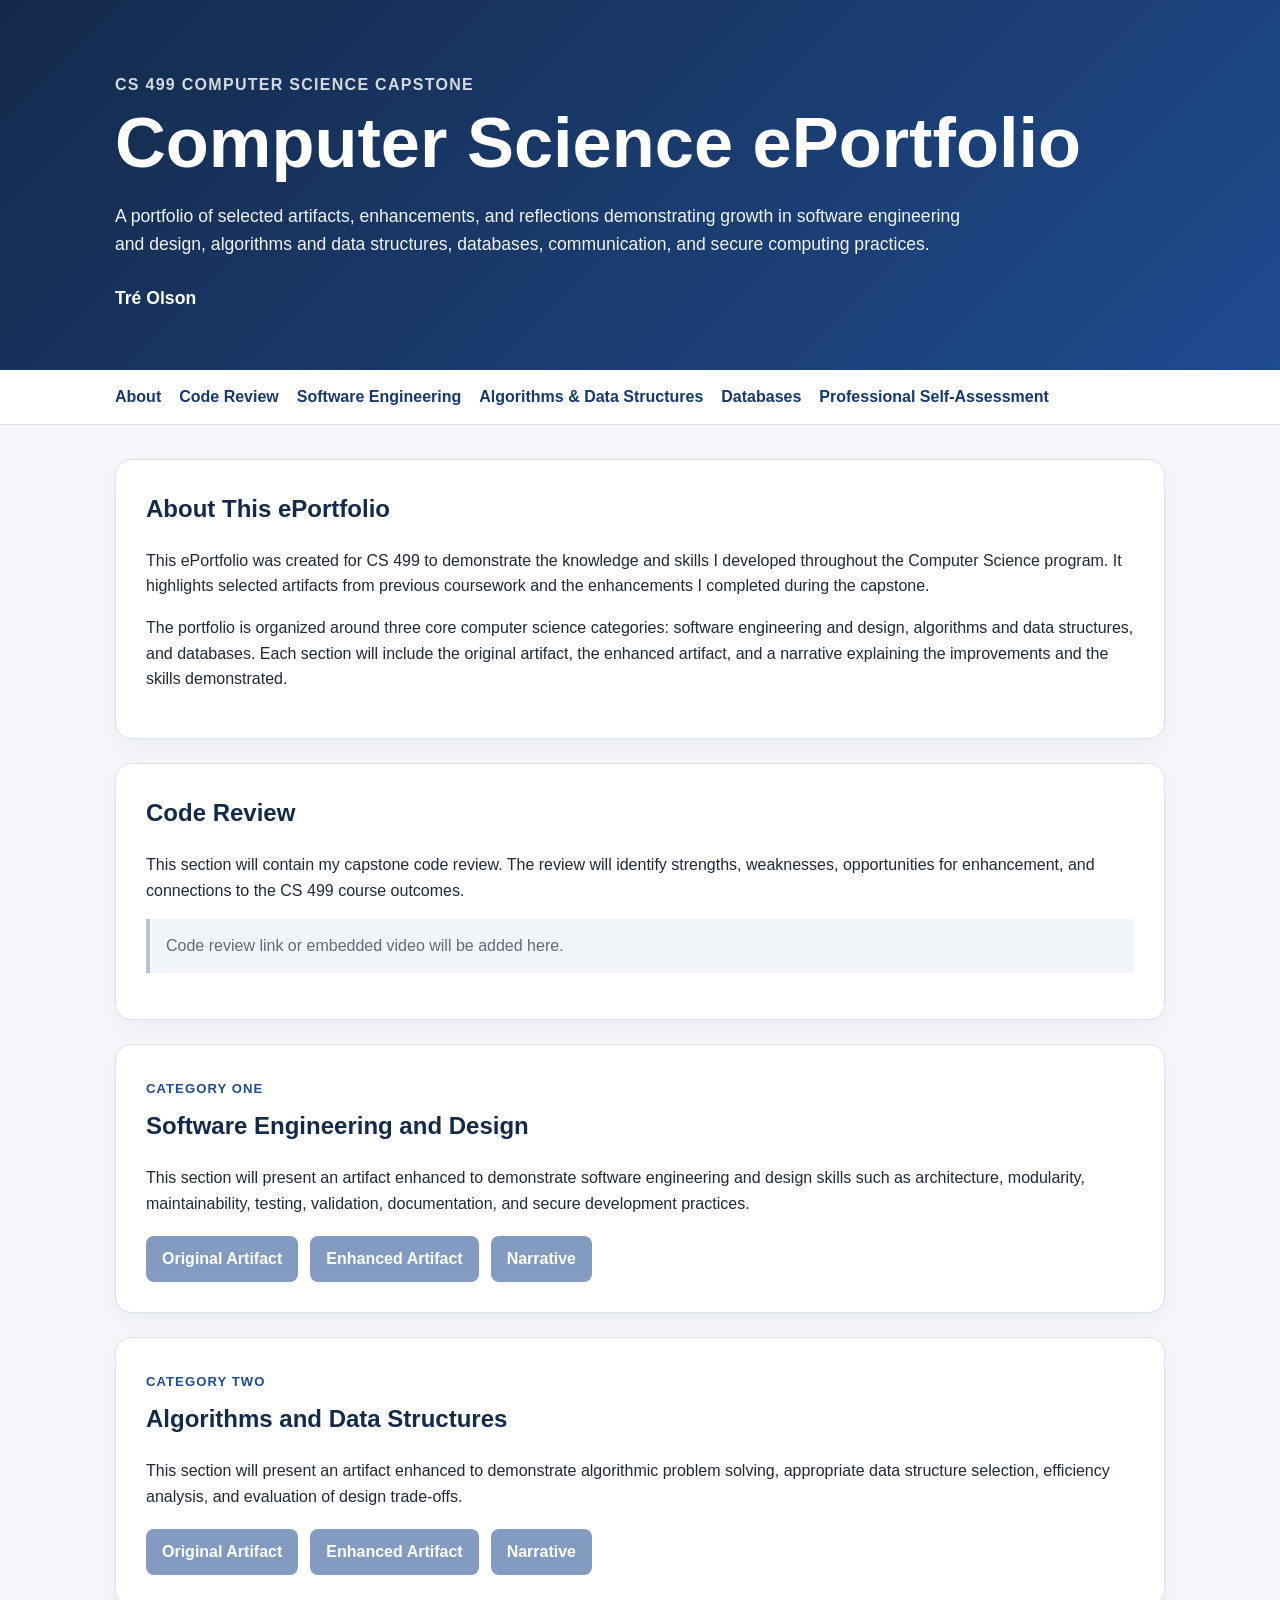
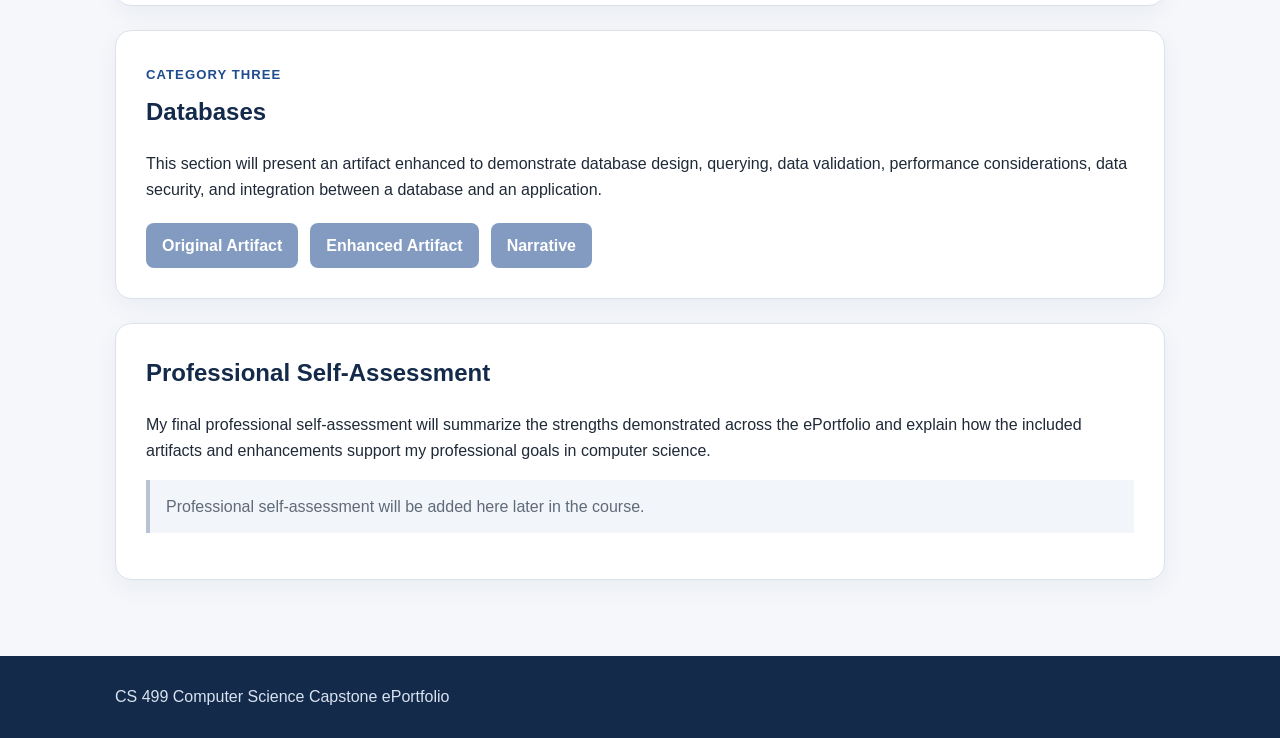
==== index.html @ aa6c8e0e "initial website files" ====
<!DOCTYPE html>
<html lang="en">
<head>
  <meta charset="UTF-8">
  <meta name="viewport" content="width=device-width, initial-scale=1.0">
  <meta name="description" content="CS 499 Computer Science Capstone ePortfolio">
  <title>CS 499 ePortfolio</title>
  <link rel="stylesheet" href="style.css">
</head>
<body>
  <header class="site-header">
    <div class="container">
      <p class="eyebrow">CS 499 Computer Science Capstone</p>
      <h1>Computer Science ePortfolio</h1>
      <p class="subtitle">
        A portfolio of selected artifacts, enhancements, and reflections demonstrating
        growth in software engineering and design, algorithms and data structures, databases,
        communication, and secure computing practices.
      </p>
      <p class="name">Tré Olson</p>
    </div>
  </header>

  <nav class="site-nav" aria-label="Primary navigation">
    <div class="container nav-links">
      <a href="#about">About</a>
      <a href="#code-review">Code Review</a>
      <a href="#software-engineering">Software Engineering</a>
      <a href="#algorithms">Algorithms &amp; Data Structures</a>
      <a href="#databases">Databases</a>
      <a href="#self-assessment">Professional Self-Assessment</a>
    </div>
  </nav>

  <main class="container">
    <section id="about" class="card">
      <h2>About This ePortfolio</h2>
      <p>
        This ePortfolio was created for CS 499 to demonstrate the knowledge and skills I developed
        throughout the Computer Science program. It highlights selected artifacts from previous
        coursework and the enhancements I completed during the capstone.
      </p>
      <p>
        The portfolio is organized around three core computer science categories: software engineering
        and design, algorithms and data structures, and databases. Each section will include the original
        artifact, the enhanced artifact, and a narrative explaining the improvements and the skills
        demonstrated.
      </p>
    </section>

    <section id="code-review" class="card">
      <h2>Code Review</h2>
      <p>
        This section will contain my capstone code review. The review will identify strengths,
        weaknesses, opportunities for enhancement, and connections to the CS 499 course outcomes.
      </p>
      <p class="placeholder">Code review link or embedded video will be added here.</p>
    </section>

    <section id="software-engineering" class="card">
      <span class="category">Category One</span>
      <h2>Software Engineering and Design</h2>
      <p>
        This section will present an artifact enhanced to demonstrate software engineering and design
        skills such as architecture, modularity, maintainability, testing, validation, documentation,
        and secure development practices.
      </p>
      <div class="link-grid">
        <a class="button disabled" href="#" aria-disabled="true">Original Artifact</a>
        <a class="button disabled" href="#" aria-disabled="true">Enhanced Artifact</a>
        <a class="button disabled" href="#" aria-disabled="true">Narrative</a>
      </div>
    </section>

    <section id="algorithms" class="card">
      <span class="category">Category Two</span>
      <h2>Algorithms and Data Structures</h2>
      <p>
        This section will present an artifact enhanced to demonstrate algorithmic problem solving,
        appropriate data structure selection, efficiency analysis, and evaluation of design trade-offs.
      </p>
      <div class="link-grid">
        <a class="button disabled" href="#" aria-disabled="true">Original Artifact</a>
        <a class="button disabled" href="#" aria-disabled="true">Enhanced Artifact</a>
        <a class="button disabled" href="#" aria-disabled="true">Narrative</a>
      </div>
    </section>

    <section id="databases" class="card">
      <span class="category">Category Three</span>
      <h2>Databases</h2>
      <p>
        This section will present an artifact enhanced to demonstrate database design, querying,
        data validation, performance considerations, data security, and integration between a
        database and an application.
      </p>
      <div class="link-grid">
        <a class="button disabled" href="#" aria-disabled="true">Original Artifact</a>
        <a class="button disabled" href="#" aria-disabled="true">Enhanced Artifact</a>
        <a class="button disabled" href="#" aria-disabled="true">Narrative</a>
      </div>
    </section>

    <section id="self-assessment" class="card">
      <h2>Professional Self-Assessment</h2>
      <p>
        My final professional self-assessment will summarize the strengths demonstrated across the
        ePortfolio and explain how the included artifacts and enhancements support my professional
        goals in computer science.
      </p>
      <p class="placeholder">Professional self-assessment will be added here later in the course.</p>
    </section>
  </main>

  <footer>
    <div class="container">
      <p>CS 499 Computer Science Capstone ePortfolio</p>
    </div>
  </footer>
</body>
</html>
---- style.css ----
* {
  box-sizing: border-box;
}

:root {
  --bg: #f5f7fb;
  --surface: #ffffff;
  --text: #1f2937;
  --muted: #5f6b7a;
  --accent: #1f4b8f;
  --accent-dark: #17396d;
  --border: #dbe2ea;
}

html {
  scroll-behavior: smooth;
}

body {
  margin: 0;
  font-family: Arial, Helvetica, sans-serif;
  line-height: 1.6;
  color: var(--text);
  background: var(--bg);
}

.container {
  width: min(1050px, calc(100% - 40px));
  margin: 0 auto;
}

.site-header {
  padding: 72px 0 58px;
  color: white;
  background: linear-gradient(135deg, #142a4a, #1f4b8f);
}

.eyebrow {
  margin: 0 0 8px;
  font-weight: 700;
  letter-spacing: 0.08em;
  text-transform: uppercase;
  opacity: 0.82;
}

h1 {
  margin: 0;
  font-size: clamp(2.2rem, 6vw, 4.4rem);
  line-height: 1.05;
}

.subtitle {
  max-width: 850px;
  margin: 22px 0 0;
  font-size: 1.1rem;
  opacity: 0.94;
}

.name {
  margin: 26px 0 0;
  font-size: 1.1rem;
  font-weight: 700;
}

.site-nav {
  position: sticky;
  top: 0;
  z-index: 20;
  border-bottom: 1px solid var(--border);
  background: rgba(255, 255, 255, 0.96);
}

.nav-links {
  display: flex;
  gap: 18px;
  overflow-x: auto;
  padding-top: 14px;
  padding-bottom: 14px;
}

.nav-links a {
  flex: 0 0 auto;
  color: var(--accent-dark);
  text-decoration: none;
  font-weight: 700;
}

main {
  padding-top: 34px;
  padding-bottom: 52px;
}

.card {
  margin: 0 0 24px;
  padding: 30px;
  border: 1px solid var(--border);
  border-radius: 16px;
  background: var(--surface);
  box-shadow: 0 8px 24px rgba(21, 40, 71, 0.05);
}

h2 {
  margin-top: 0;
  color: #142a4a;
}

.category {
  display: inline-block;
  margin-bottom: 8px;
  color: var(--accent);
  font-size: 0.82rem;
  font-weight: 800;
  letter-spacing: 0.08em;
  text-transform: uppercase;
}

.placeholder {
  padding: 14px 16px;
  border-left: 4px solid #b7c3d4;
  background: #f2f5f9;
  color: var(--muted);
}

.link-grid {
  display: flex;
  flex-wrap: wrap;
  gap: 12px;
  margin-top: 20px;
}

.button {
  display: inline-block;
  padding: 10px 16px;
  border-radius: 8px;
  background: var(--accent);
  color: white;
  text-decoration: none;
  font-weight: 700;
}

.button:hover {
  background: var(--accent-dark);
}

.button.disabled {
  cursor: default;
  opacity: 0.55;
  pointer-events: none;
}

footer {
  padding: 28px 0;
  color: #d8e2f0;
  background: #142a4a;
}

footer p {
  margin: 0;
}

@media (max-width: 640px) {
  .site-header {
    padding: 52px 0 42px;
  }

  .card {
    padding: 22px;
  }
}
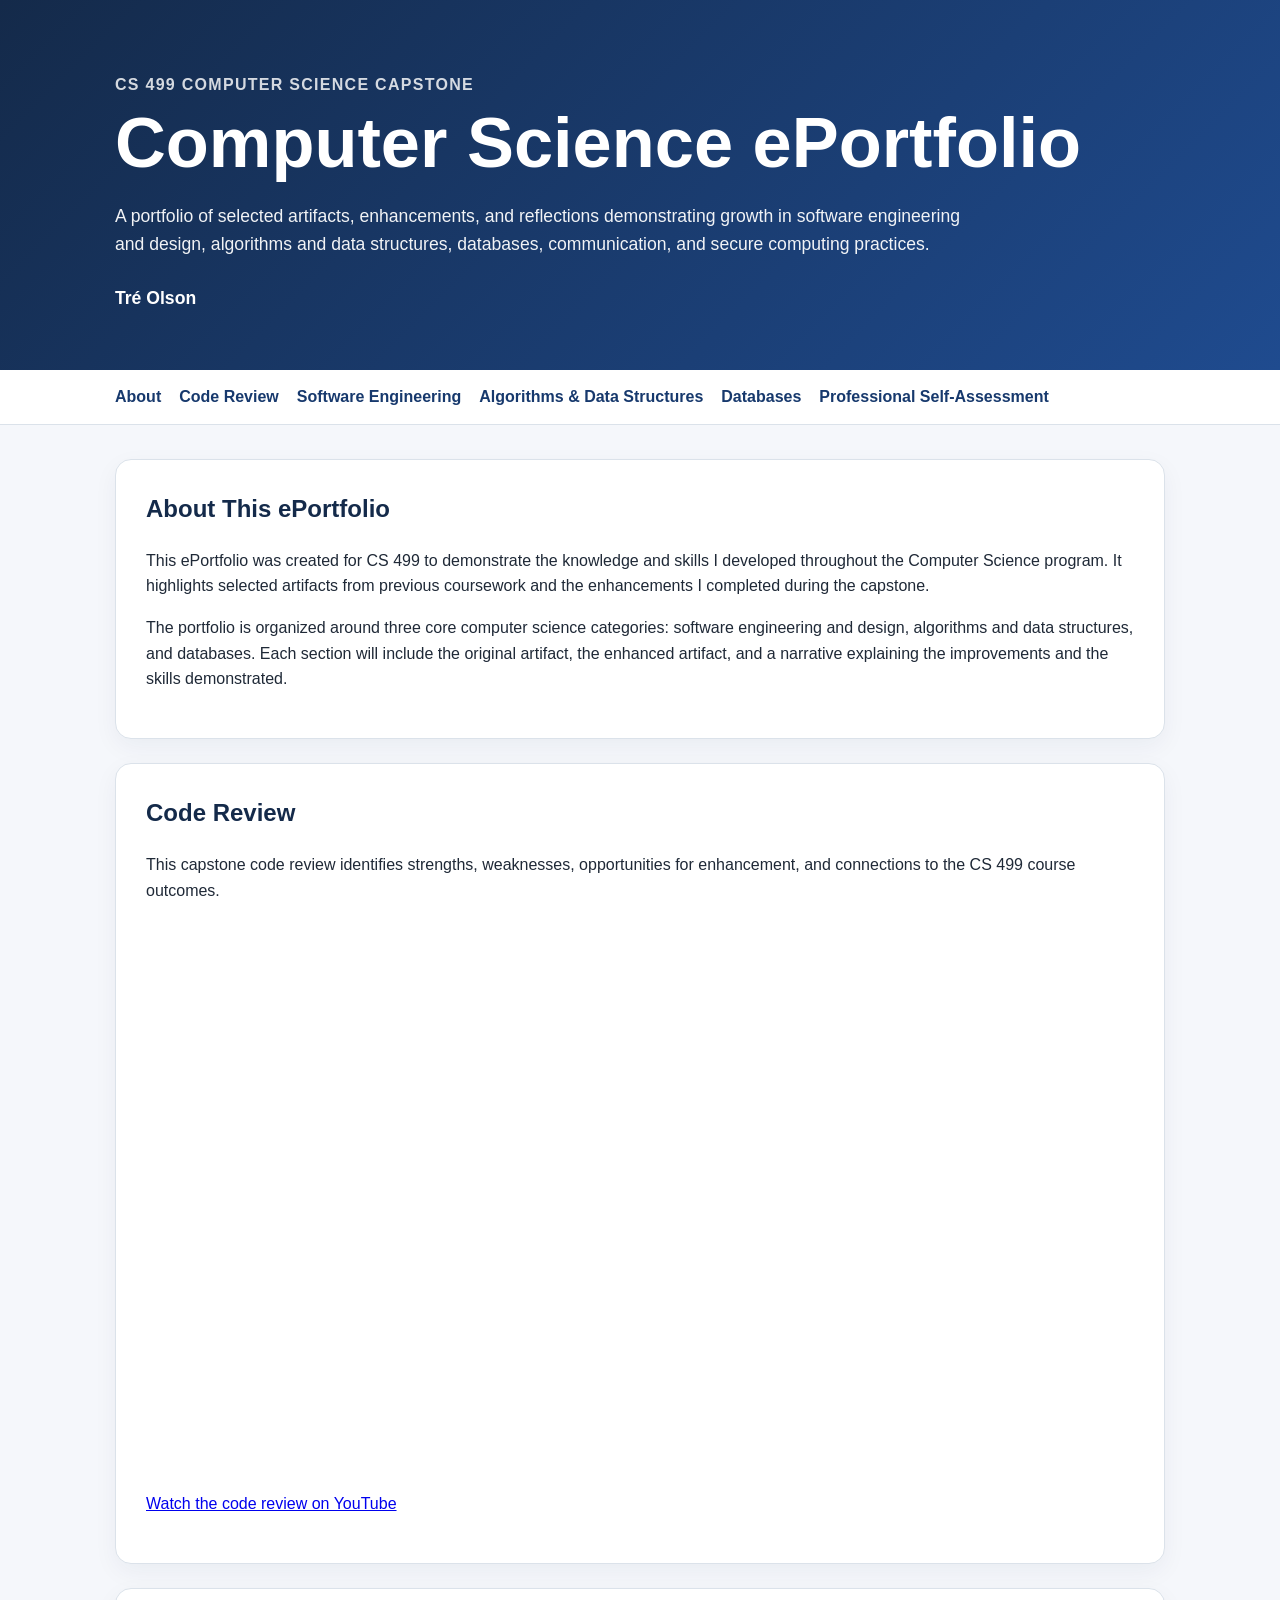
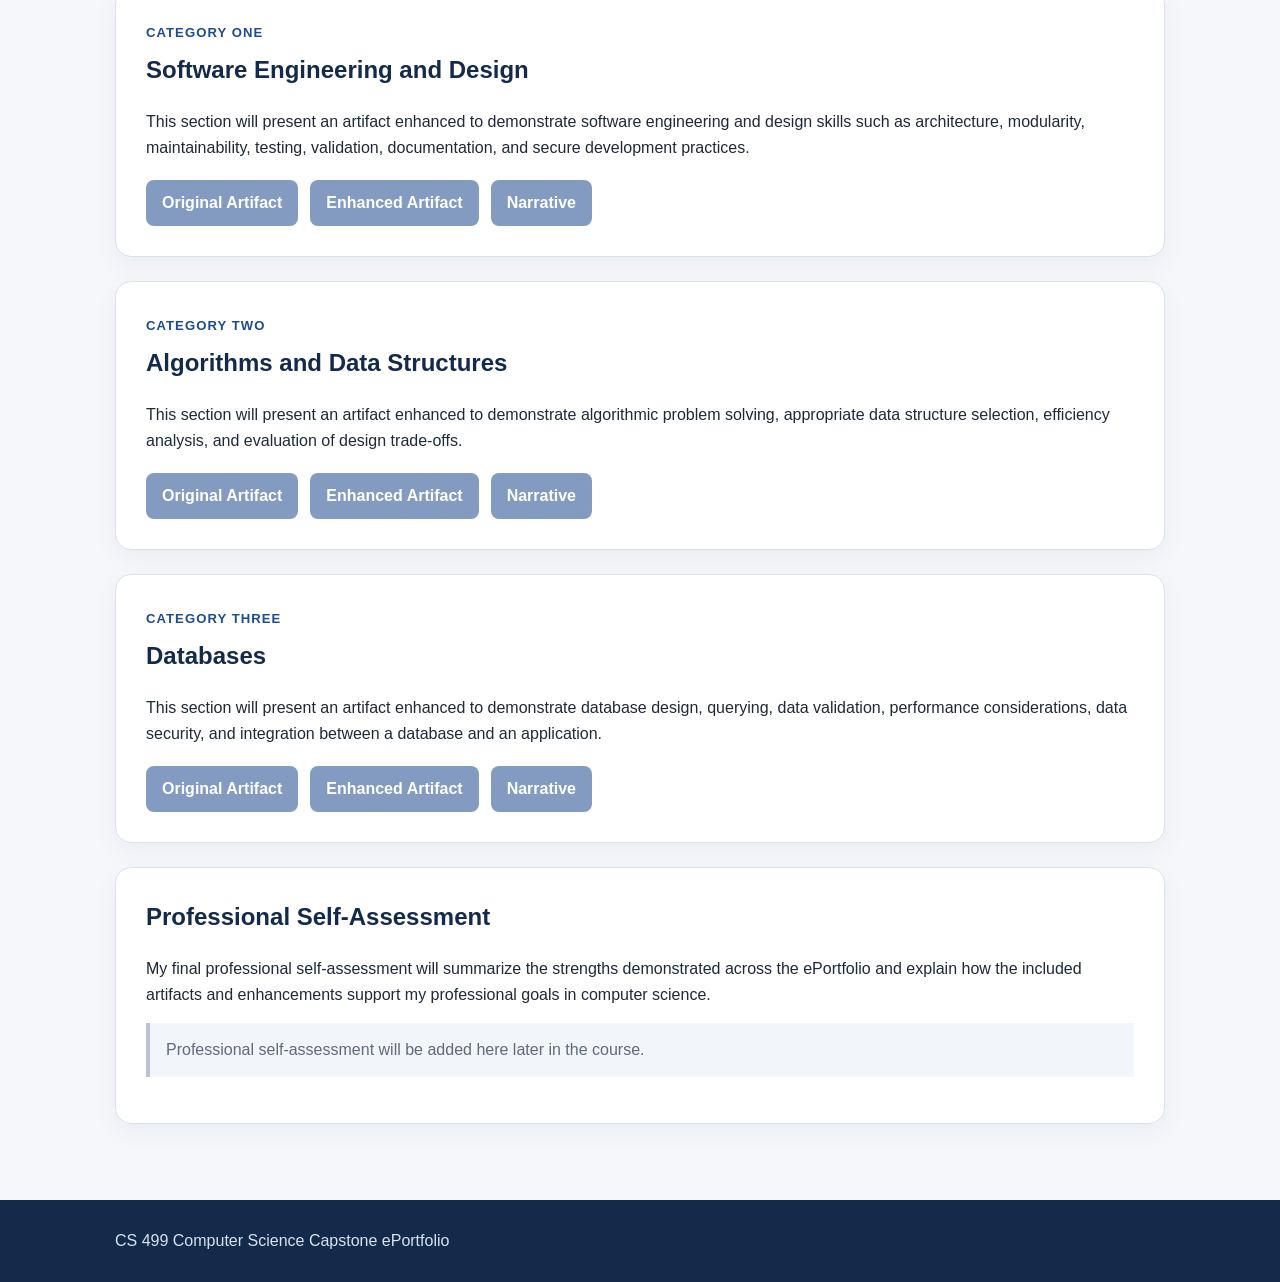
==== commit 2699b8ec: "add code review" ====
--- a/index.html
+++ b/index.html
@@ -51,10 +51,28 @@
     <section id="code-review" class="card">
       <h2>Code Review</h2>
       <p>
-        This section will contain my capstone code review. The review will identify strengths,
-        weaknesses, opportunities for enhancement, and connections to the CS 499 course outcomes.
+        This capstone code review identifies strengths, weaknesses,
+        opportunities for enhancement, and connections to the CS 499
+        course outcomes.
       </p>
-      <p class="placeholder">Code review link or embedded video will be added here.</p>
+
+      <iframe
+        src="https://www.youtube.com/embed/4ofn1jpWUfQ"
+        title="CS 499 Capstone Code Review — Tré Olson"
+        style="display: block; width: 100%; aspect-ratio: 16 / 9; border: 0;"
+        loading="lazy"
+        allow="accelerometer; autoplay; clipboard-write; encrypted-media; gyroscope; picture-in-picture; web-share"
+        referrerpolicy="strict-origin-when-cross-origin"
+        allowfullscreen>
+      </iframe>
+
+      <p>
+        <a href="https://www.youtube.com/watch?v=4ofn1jpWUfQ"
+           target="_blank"
+           rel="noopener noreferrer">
+          Watch the code review on YouTube
+        </a>
+      </p>
     </section>
 
     <section id="software-engineering" class="card">
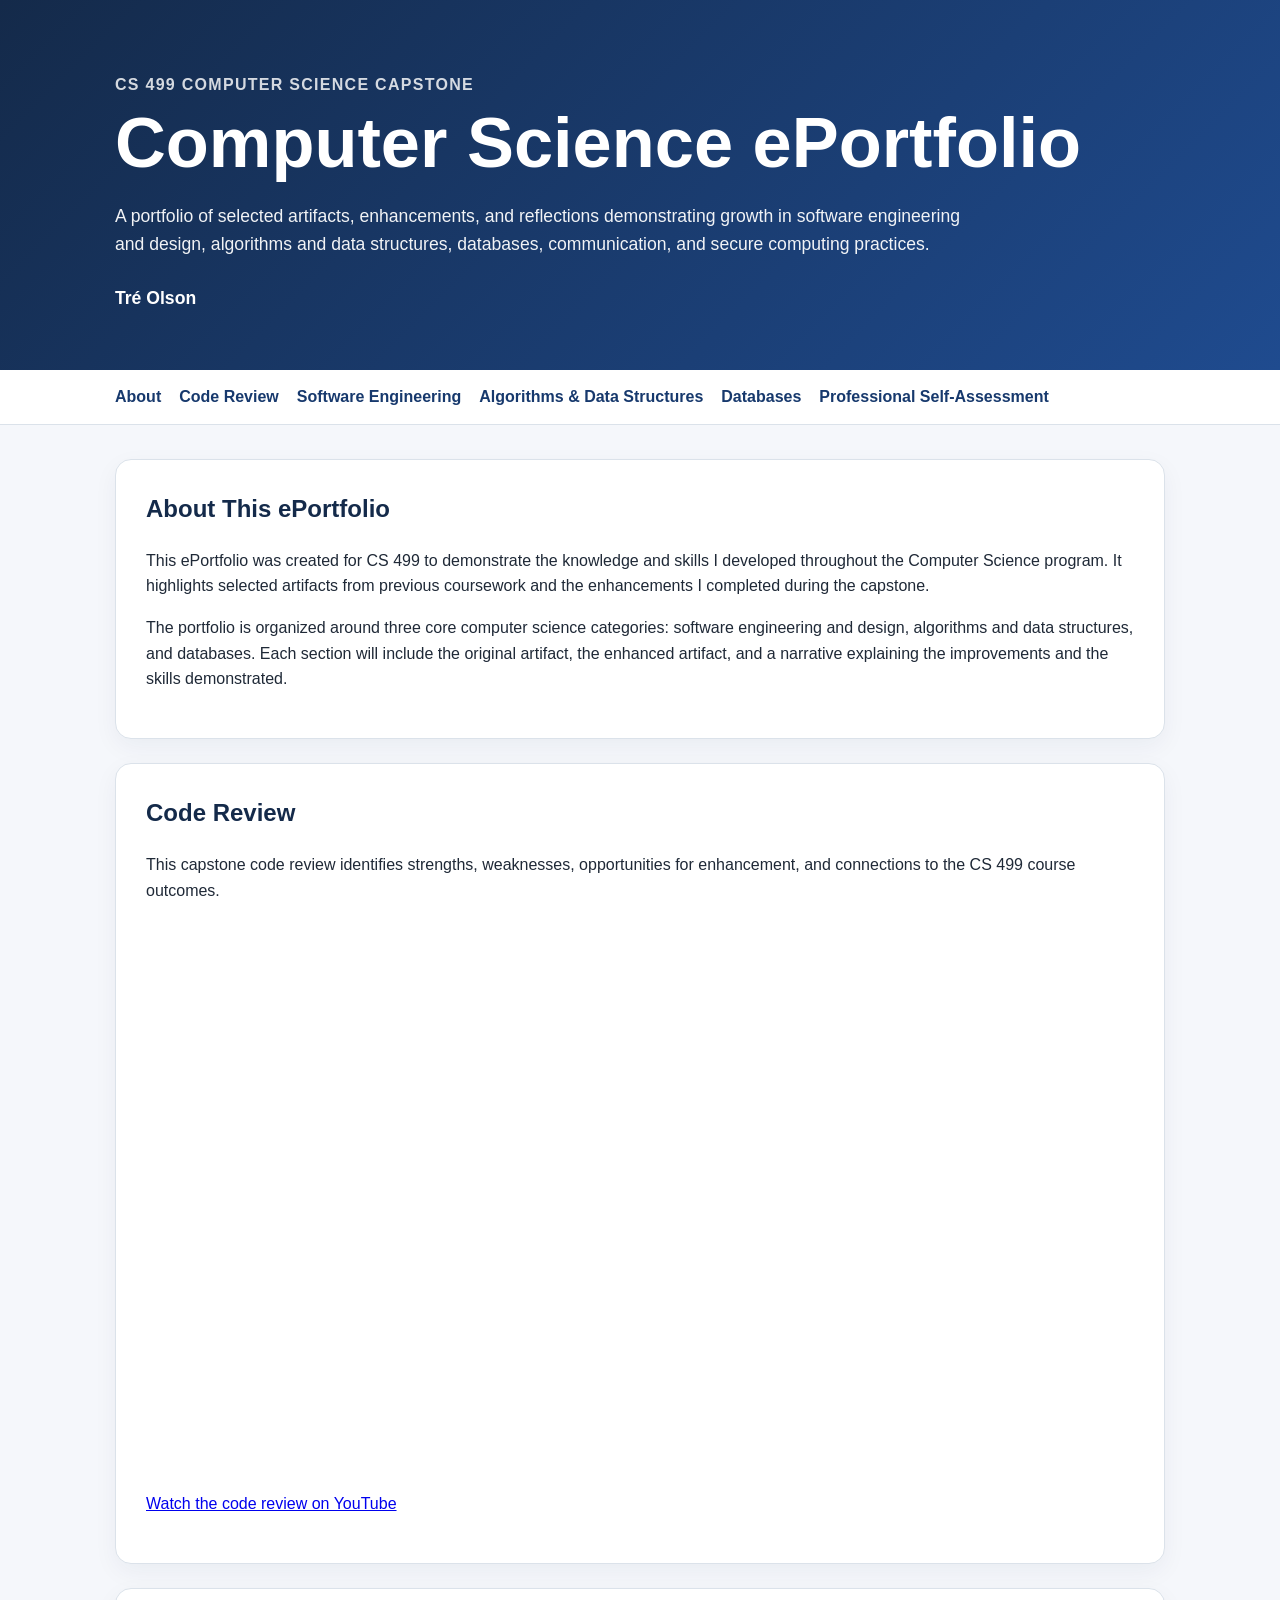
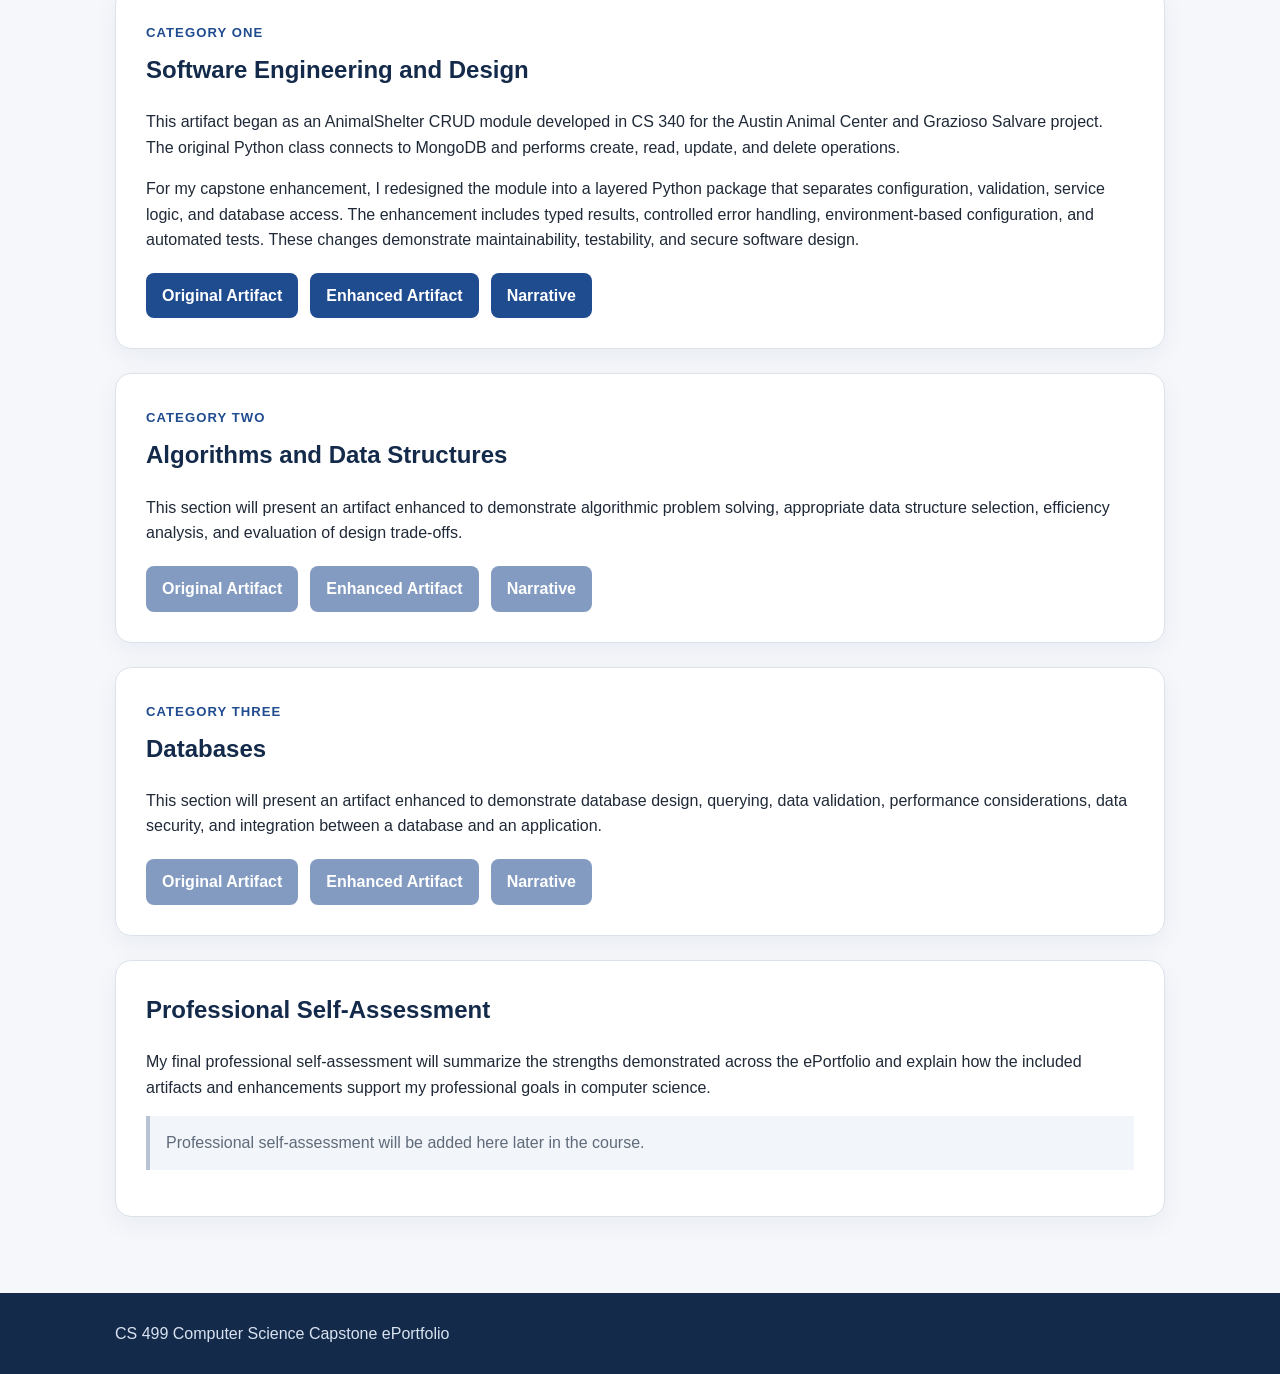
==== commit e30a30d0: "Update Software Engineering portfolio section" ====
--- a/index.html
+++ b/index.html
@@ -79,14 +79,32 @@
       <span class="category">Category One</span>
       <h2>Software Engineering and Design</h2>
       <p>
-        This section will present an artifact enhanced to demonstrate software engineering and design
-        skills such as architecture, modularity, maintainability, testing, validation, documentation,
-        and secure development practices.
+        This artifact began as an AnimalShelter CRUD module developed in CS 340
+        for the Austin Animal Center and Grazioso Salvare project. The original
+        Python class connects to MongoDB and performs create, read, update,
+        and delete operations.
+      </p>
+      <p>
+        For my capstone enhancement, I redesigned the module into a layered
+        Python package that separates configuration, validation, service logic,
+        and database access. The enhancement includes typed results, controlled
+        error handling, environment-based configuration, and automated tests.
+        These changes demonstrate maintainability, testability, and secure
+        software design.
       </p>
       <div class="link-grid">
-        <a class="button disabled" href="#" aria-disabled="true">Original Artifact</a>
-        <a class="button disabled" href="#" aria-disabled="true">Enhanced Artifact</a>
-        <a class="button disabled" href="#" aria-disabled="true">Narrative</a>
+        <a class="button"
+           href="https://github.com/Traizel/cs499-eportfolio/tree/main/software-engineering/original">
+          Original Artifact
+        </a>
+        <a class="button"
+          href="https://github.com/Traizel/cs499-eportfolio/tree/main/software-engineering/enhanced">
+          Enhanced Artifact
+        </a>
+        <a class="button"
+           href="software-engineering/CS499_Milestone_Two_Narrative.docx">
+          Narrative
+        </a>
       </div>
     </section>
 
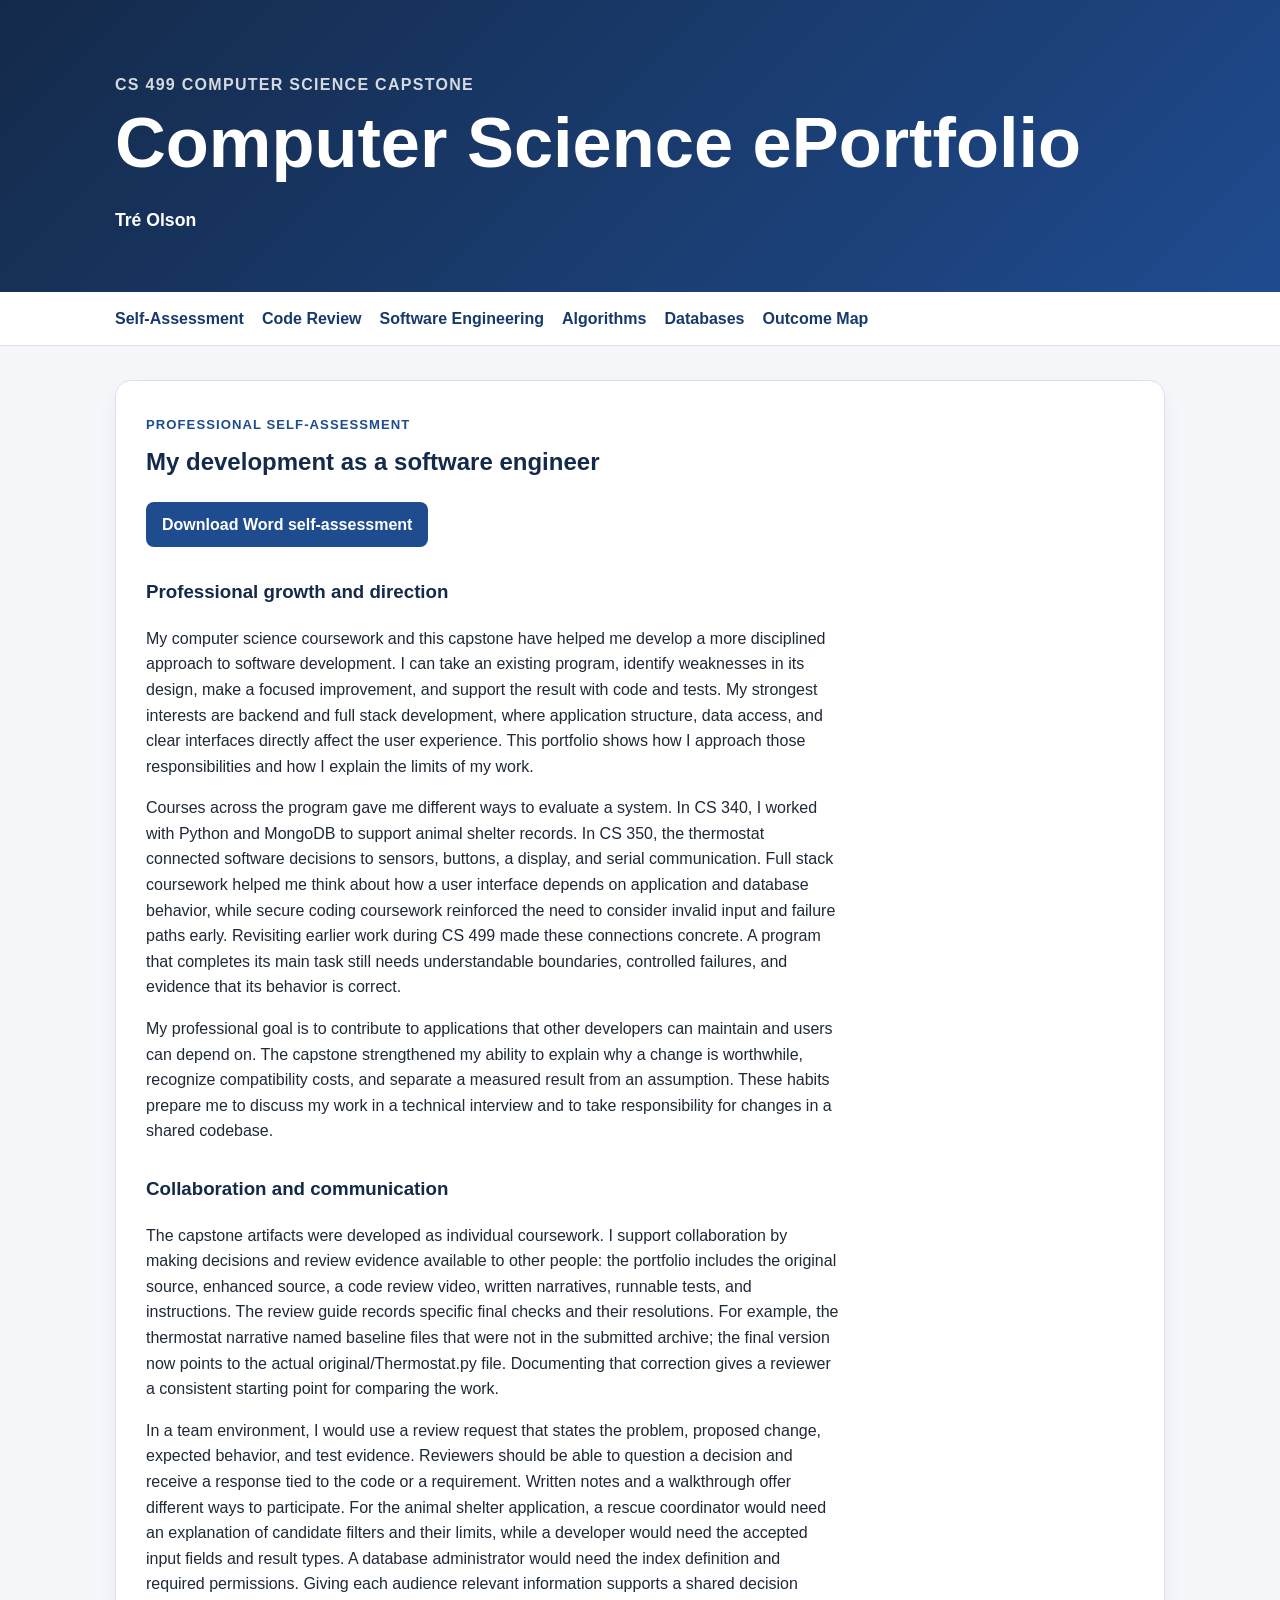
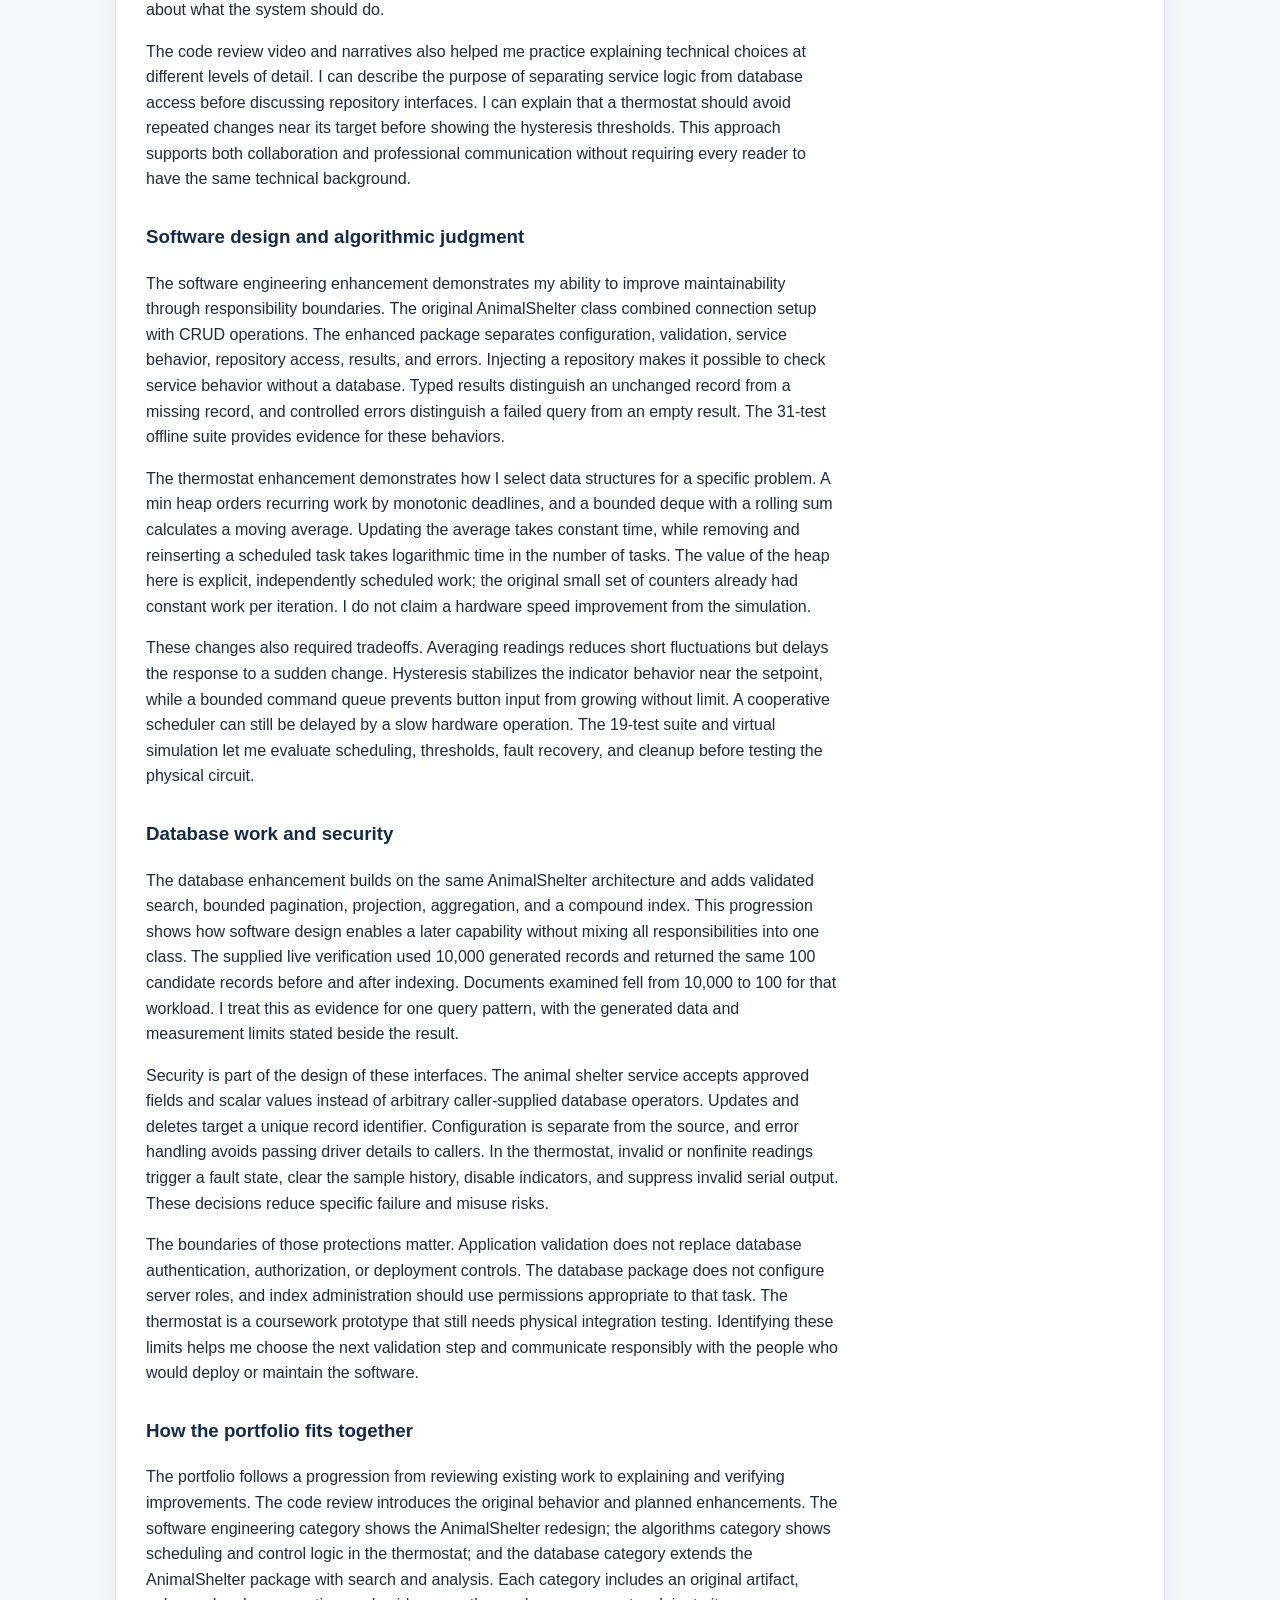
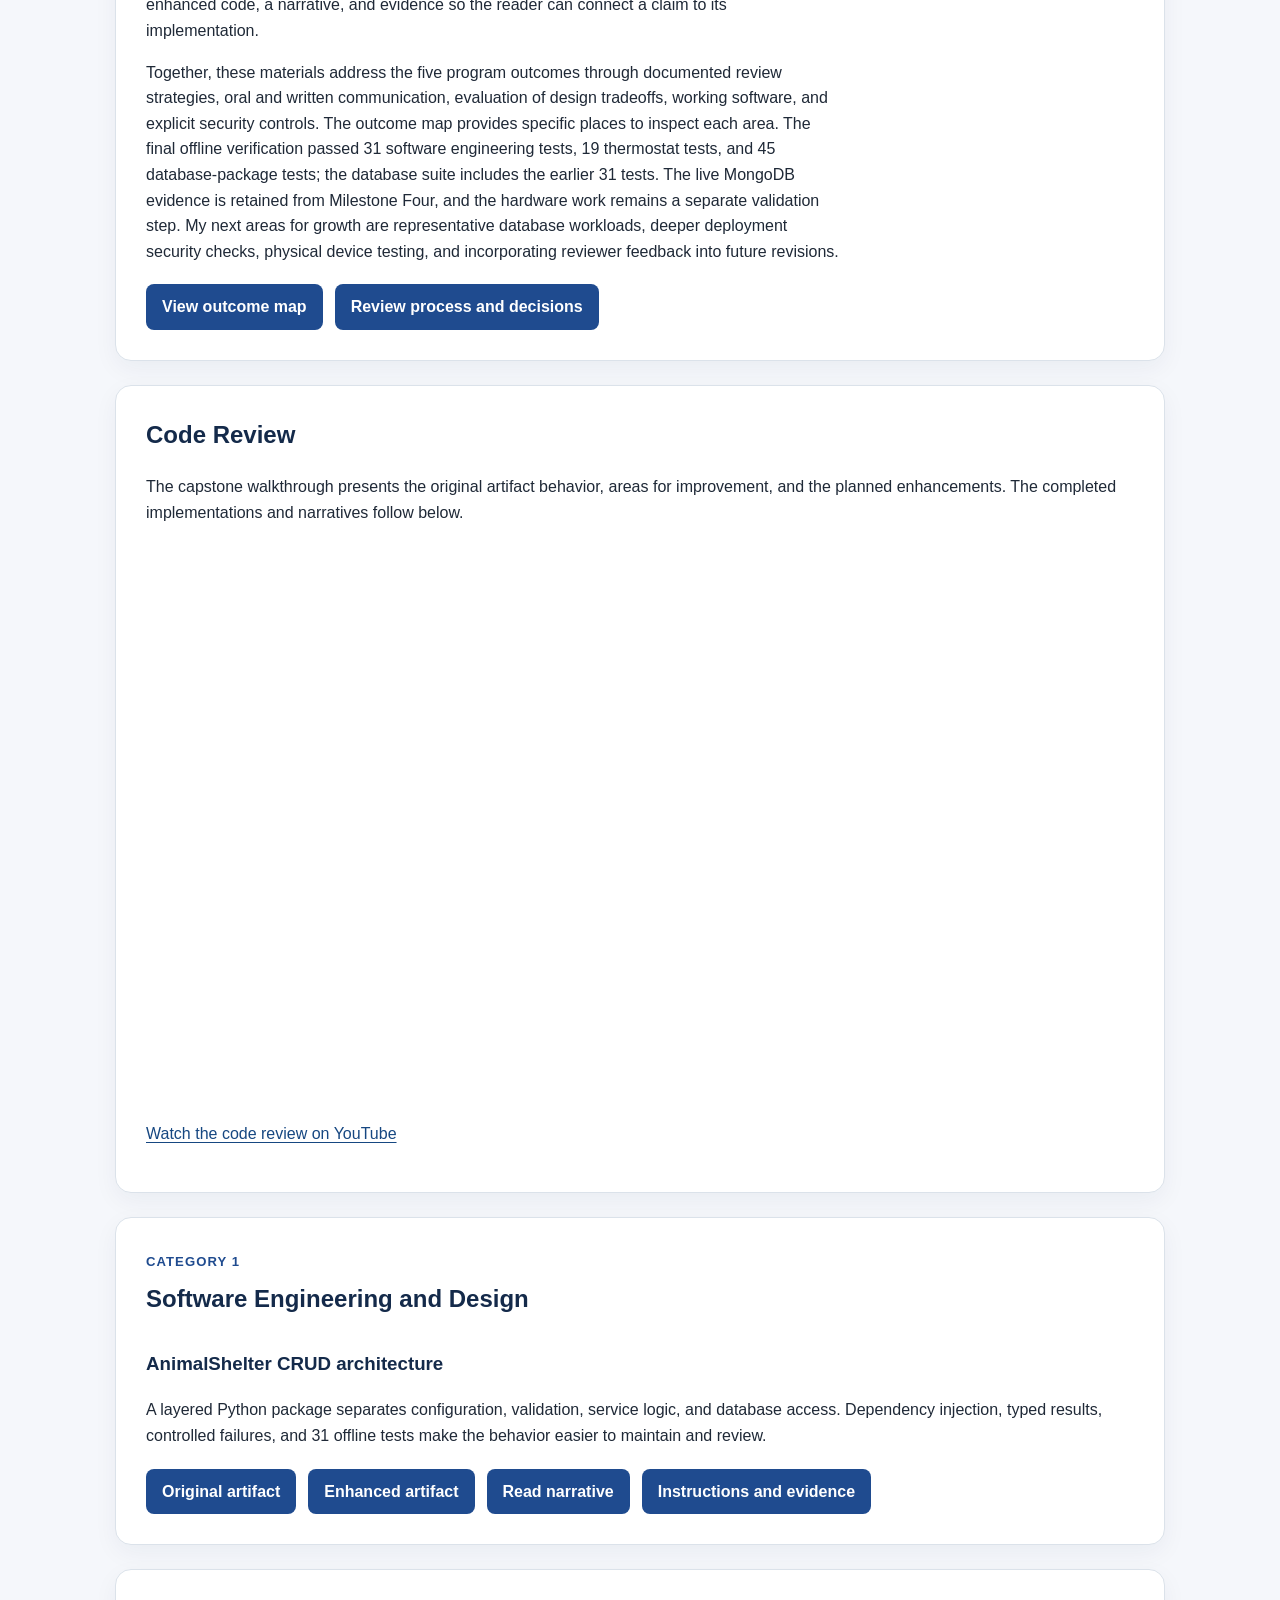
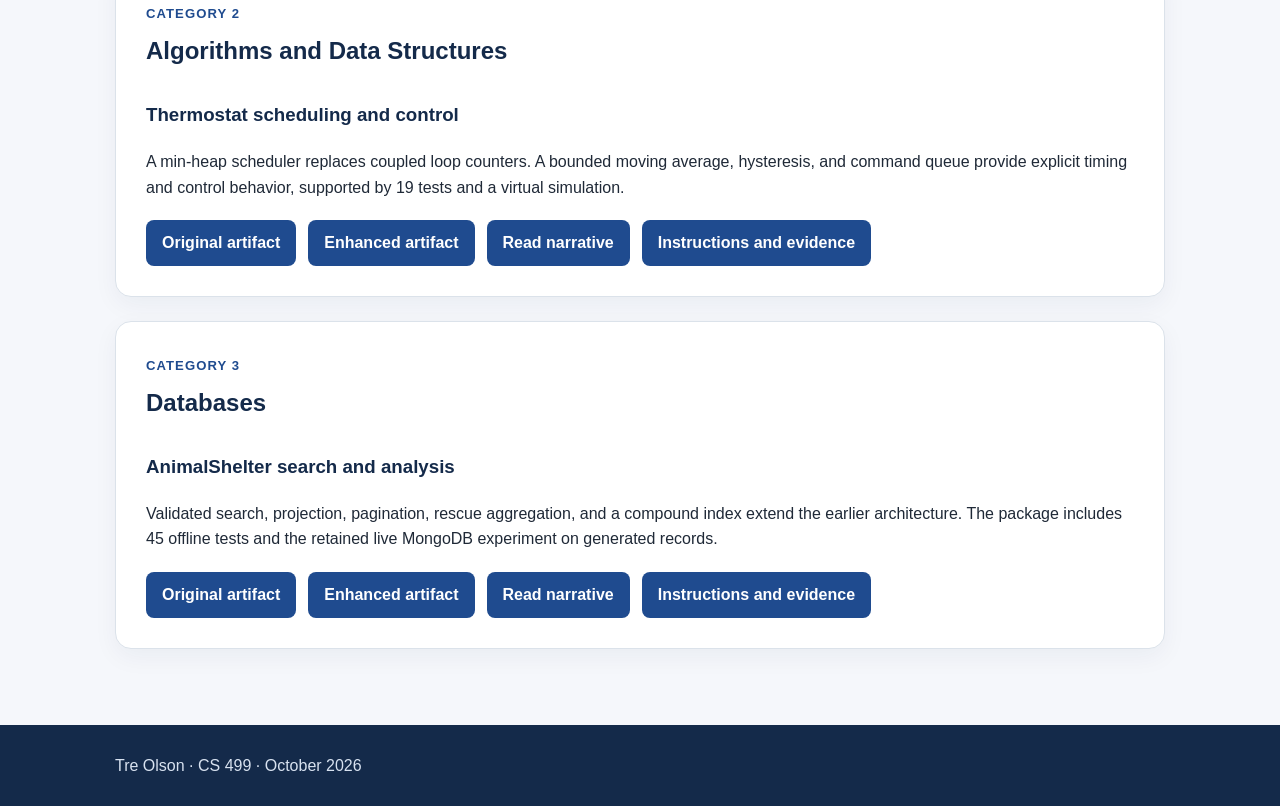
==== commit 79229333: "final submission" ====
--- a/index.html
+++ b/index.html
@@ -1,157 +1,5 @@
 <!DOCTYPE html>
-<html lang="en">
-<head>
-  <meta charset="UTF-8">
-  <meta name="viewport" content="width=device-width, initial-scale=1.0">
-  <meta name="description" content="CS 499 Computer Science Capstone ePortfolio">
-  <title>CS 499 ePortfolio</title>
-  <link rel="stylesheet" href="style.css">
-</head>
-<body>
-  <header class="site-header">
-    <div class="container">
-      <p class="eyebrow">CS 499 Computer Science Capstone</p>
-      <h1>Computer Science ePortfolio</h1>
-      <p class="subtitle">
-        A portfolio of selected artifacts, enhancements, and reflections demonstrating
-        growth in software engineering and design, algorithms and data structures, databases,
-        communication, and secure computing practices.
-      </p>
-      <p class="name">Tré Olson</p>
-    </div>
-  </header>
-
-  <nav class="site-nav" aria-label="Primary navigation">
-    <div class="container nav-links">
-      <a href="#about">About</a>
-      <a href="#code-review">Code Review</a>
-      <a href="#software-engineering">Software Engineering</a>
-      <a href="#algorithms">Algorithms &amp; Data Structures</a>
-      <a href="#databases">Databases</a>
-      <a href="#self-assessment">Professional Self-Assessment</a>
-    </div>
-  </nav>
-
-  <main class="container">
-    <section id="about" class="card">
-      <h2>About This ePortfolio</h2>
-      <p>
-        This ePortfolio was created for CS 499 to demonstrate the knowledge and skills I developed
-        throughout the Computer Science program. It highlights selected artifacts from previous
-        coursework and the enhancements I completed during the capstone.
-      </p>
-      <p>
-        The portfolio is organized around three core computer science categories: software engineering
-        and design, algorithms and data structures, and databases. Each section will include the original
-        artifact, the enhanced artifact, and a narrative explaining the improvements and the skills
-        demonstrated.
-      </p>
-    </section>
-
-    <section id="code-review" class="card">
-      <h2>Code Review</h2>
-      <p>
-        This capstone code review identifies strengths, weaknesses,
-        opportunities for enhancement, and connections to the CS 499
-        course outcomes.
-      </p>
-
-      <iframe
-        src="https://www.youtube.com/embed/4ofn1jpWUfQ"
-        title="CS 499 Capstone Code Review — Tré Olson"
-        style="display: block; width: 100%; aspect-ratio: 16 / 9; border: 0;"
-        loading="lazy"
-        allow="accelerometer; autoplay; clipboard-write; encrypted-media; gyroscope; picture-in-picture; web-share"
-        referrerpolicy="strict-origin-when-cross-origin"
-        allowfullscreen>
-      </iframe>
-
-      <p>
-        <a href="https://www.youtube.com/watch?v=4ofn1jpWUfQ"
-           target="_blank"
-           rel="noopener noreferrer">
-          Watch the code review on YouTube
-        </a>
-      </p>
-    </section>
-
-    <section id="software-engineering" class="card">
-      <span class="category">Category One</span>
-      <h2>Software Engineering and Design</h2>
-      <p>
-        This artifact began as an AnimalShelter CRUD module developed in CS 340
-        for the Austin Animal Center and Grazioso Salvare project. The original
-        Python class connects to MongoDB and performs create, read, update,
-        and delete operations.
-      </p>
-      <p>
-        For my capstone enhancement, I redesigned the module into a layered
-        Python package that separates configuration, validation, service logic,
-        and database access. The enhancement includes typed results, controlled
-        error handling, environment-based configuration, and automated tests.
-        These changes demonstrate maintainability, testability, and secure
-        software design.
-      </p>
-      <div class="link-grid">
-        <a class="button"
-           href="https://github.com/Traizel/cs499-eportfolio/tree/main/software-engineering/original">
-          Original Artifact
-        </a>
-        <a class="button"
-          href="https://github.com/Traizel/cs499-eportfolio/tree/main/software-engineering/enhanced">
-          Enhanced Artifact
-        </a>
-        <a class="button"
-           href="software-engineering/CS499_Milestone_Two_Narrative.docx">
-          Narrative
-        </a>
-      </div>
-    </section>
-
-    <section id="algorithms" class="card">
-      <span class="category">Category Two</span>
-      <h2>Algorithms and Data Structures</h2>
-      <p>
-        This section will present an artifact enhanced to demonstrate algorithmic problem solving,
-        appropriate data structure selection, efficiency analysis, and evaluation of design trade-offs.
-      </p>
-      <div class="link-grid">
-        <a class="button disabled" href="#" aria-disabled="true">Original Artifact</a>
-        <a class="button disabled" href="#" aria-disabled="true">Enhanced Artifact</a>
-        <a class="button disabled" href="#" aria-disabled="true">Narrative</a>
-      </div>
-    </section>
-
-    <section id="databases" class="card">
-      <span class="category">Category Three</span>
-      <h2>Databases</h2>
-      <p>
-        This section will present an artifact enhanced to demonstrate database design, querying,
-        data validation, performance considerations, data security, and integration between a
-        database and an application.
-      </p>
-      <div class="link-grid">
-        <a class="button disabled" href="#" aria-disabled="true">Original Artifact</a>
-        <a class="button disabled" href="#" aria-disabled="true">Enhanced Artifact</a>
-        <a class="button disabled" href="#" aria-disabled="true">Narrative</a>
-      </div>
-    </section>
-
-    <section id="self-assessment" class="card">
-      <h2>Professional Self-Assessment</h2>
-      <p>
-        My final professional self-assessment will summarize the strengths demonstrated across the
-        ePortfolio and explain how the included artifacts and enhancements support my professional
-        goals in computer science.
-      </p>
-      <p class="placeholder">Professional self-assessment will be added here later in the course.</p>
-    </section>
-  </main>
-
-  <footer>
-    <div class="container">
-      <p>CS 499 Computer Science Capstone ePortfolio</p>
-    </div>
-  </footer>
-</body>
-</html>
+<html lang="en"><head><meta charset="UTF-8"><meta name="viewport" content="width=device-width, initial-scale=1"><meta name="description" content="Tre Olson CS 499 capstone portfolio with source code, reflections, and verification evidence."><title>Computer Science ePortfolio | Tre Olson</title><link rel="stylesheet" href="style.css"></head>
+<body><a href="#main" class="skip-link">Skip to content</a><header class="site-header"><div class="container"><p class="eyebrow">CS 499 Computer Science Capstone</p><h1>Computer Science ePortfolio</h1><p class="name">Tré Olson</p></div></header>
+<nav class="site-nav" aria-label="Primary navigation"><div class="container nav-links"><a href="index.html#self-assessment">Self-Assessment</a><a href="index.html#code-review">Code Review</a><a href="index.html#software-engineering">Software Engineering</a><a href="index.html#algorithms">Algorithms</a><a href="index.html#databases">Databases</a><a href="outcomes.html">Outcome Map</a></div></nav>
+<main id="main" class="container"><section id="self-assessment" class="card"><span class="category">Professional Self-Assessment</span><h2>My development as a software engineer</h2><p><a class="button" href="documents/CS499_Professional_Self_Assessment.docx">Download Word self-assessment</a></p><div class="prose"><h3>Professional growth and direction</h3><p>My computer science coursework and this capstone have helped me develop a more disciplined approach to software development. I can take an existing program, identify weaknesses in its design, make a focused improvement, and support the result with code and tests. My strongest interests are backend and full stack development, where application structure, data access, and clear interfaces directly affect the user experience. This portfolio shows how I approach those responsibilities and how I explain the limits of my work.</p><p>Courses across the program gave me different ways to evaluate a system. In CS 340, I worked with Python and MongoDB to support animal shelter records. In CS 350, the thermostat connected software decisions to sensors, buttons, a display, and serial communication. Full stack coursework helped me think about how a user interface depends on application and database behavior, while secure coding coursework reinforced the need to consider invalid input and failure paths early. Revisiting earlier work during CS 499 made these connections concrete. A program that completes its main task still needs understandable boundaries, controlled failures, and evidence that its behavior is correct.</p><p>My professional goal is to contribute to applications that other developers can maintain and users can depend on. The capstone strengthened my ability to explain why a change is worthwhile, recognize compatibility costs, and separate a measured result from an assumption. These habits prepare me to discuss my work in a technical interview and to take responsibility for changes in a shared codebase.</p><h3>Collaboration and communication</h3><p>The capstone artifacts were developed as individual coursework. I support collaboration by making decisions and review evidence available to other people: the portfolio includes the original source, enhanced source, a code review video, written narratives, runnable tests, and instructions. The review guide records specific final checks and their resolutions. For example, the thermostat narrative named baseline files that were not in the submitted archive; the final version now points to the actual original/Thermostat.py file. Documenting that correction gives a reviewer a consistent starting point for comparing the work.</p><p>In a team environment, I would use a review request that states the problem, proposed change, expected behavior, and test evidence. Reviewers should be able to question a decision and receive a response tied to the code or a requirement. Written notes and a walkthrough offer different ways to participate. For the animal shelter application, a rescue coordinator would need an explanation of candidate filters and their limits, while a developer would need the accepted input fields and result types. A database administrator would need the index definition and required permissions. Giving each audience relevant information supports a shared decision about what the system should do.</p><p>The code review video and narratives also helped me practice explaining technical choices at different levels of detail. I can describe the purpose of separating service logic from database access before discussing repository interfaces. I can explain that a thermostat should avoid repeated changes near its target before showing the hysteresis thresholds. This approach supports both collaboration and professional communication without requiring every reader to have the same technical background.</p><h3>Software design and algorithmic judgment</h3><p>The software engineering enhancement demonstrates my ability to improve maintainability through responsibility boundaries. The original AnimalShelter class combined connection setup with CRUD operations. The enhanced package separates configuration, validation, service behavior, repository access, results, and errors. Injecting a repository makes it possible to check service behavior without a database. Typed results distinguish an unchanged record from a missing record, and controlled errors distinguish a failed query from an empty result. The 31-test offline suite provides evidence for these behaviors.</p><p>The thermostat enhancement demonstrates how I select data structures for a specific problem. A min heap orders recurring work by monotonic deadlines, and a bounded deque with a rolling sum calculates a moving average. Updating the average takes constant time, while removing and reinserting a scheduled task takes logarithmic time in the number of tasks. The value of the heap here is explicit, independently scheduled work; the original small set of counters already had constant work per iteration. I do not claim a hardware speed improvement from the simulation.</p><p>These changes also required tradeoffs. Averaging readings reduces short fluctuations but delays the response to a sudden change. Hysteresis stabilizes the indicator behavior near the setpoint, while a bounded command queue prevents button input from growing without limit. A cooperative scheduler can still be delayed by a slow hardware operation. The 19-test suite and virtual simulation let me evaluate scheduling, thresholds, fault recovery, and cleanup before testing the physical circuit.</p><h3>Database work and security</h3><p>The database enhancement builds on the same AnimalShelter architecture and adds validated search, bounded pagination, projection, aggregation, and a compound index. This progression shows how software design enables a later capability without mixing all responsibilities into one class. The supplied live verification used 10,000 generated records and returned the same 100 candidate records before and after indexing. Documents examined fell from 10,000 to 100 for that workload. I treat this as evidence for one query pattern, with the generated data and measurement limits stated beside the result.</p><p>Security is part of the design of these interfaces. The animal shelter service accepts approved fields and scalar values instead of arbitrary caller-supplied database operators. Updates and deletes target a unique record identifier. Configuration is separate from the source, and error handling avoids passing driver details to callers. In the thermostat, invalid or nonfinite readings trigger a fault state, clear the sample history, disable indicators, and suppress invalid serial output. These decisions reduce specific failure and misuse risks.</p><p>The boundaries of those protections matter. Application validation does not replace database authentication, authorization, or deployment controls. The database package does not configure server roles, and index administration should use permissions appropriate to that task. The thermostat is a coursework prototype that still needs physical integration testing. Identifying these limits helps me choose the next validation step and communicate responsibly with the people who would deploy or maintain the software.</p><h3>How the portfolio fits together</h3><p>The portfolio follows a progression from reviewing existing work to explaining and verifying improvements. The code review introduces the original behavior and planned enhancements. The software engineering category shows the AnimalShelter redesign; the algorithms category shows scheduling and control logic in the thermostat; and the database category extends the AnimalShelter package with search and analysis. Each category includes an original artifact, enhanced code, a narrative, and evidence so the reader can connect a claim to its implementation.</p><p>Together, these materials address the five program outcomes through documented review strategies, oral and written communication, evaluation of design tradeoffs, working software, and explicit security controls. The outcome map provides specific places to inspect each area. The final offline verification passed 31 software engineering tests, 19 thermostat tests, and 45 database-package tests; the database suite includes the earlier 31 tests. The live MongoDB evidence is retained from Milestone Four, and the hardware work remains a separate validation step. My next areas for growth are representative database workloads, deeper deployment security checks, physical device testing, and incorporating reviewer feedback into future revisions.</p></div><div class="link-grid"><a class="button" href="outcomes.html">View outcome map</a><a class="button" href="review-guide.html">Review process and decisions</a></div></section><section id="code-review" class="card"><h2>Code Review</h2><p>The capstone walkthrough presents the original artifact behavior, areas for improvement, and the planned enhancements. The completed implementations and narratives follow below.</p><iframe class="video" src="https://www.youtube.com/embed/4ofn1jpWUfQ" title="CS 499 Capstone Code Review by Tre Olson" loading="lazy" allow="accelerometer; autoplay; clipboard-write; encrypted-media; gyroscope; picture-in-picture; web-share" referrerpolicy="strict-origin-when-cross-origin" allowfullscreen></iframe><p><a href="https://www.youtube.com/watch?v=4ofn1jpWUfQ">Watch the code review on YouTube</a></p></section><section id="software-engineering" class="card"><span class="category">Category 1</span><h2>Software Engineering and Design</h2><h3>AnimalShelter CRUD architecture</h3><p>A layered Python package separates configuration, validation, service logic, and database access. Dependency injection, typed results, controlled failures, and 31 offline tests make the behavior easier to maintain and review.</p><div class="link-grid"><a class="button" href="software-engineering/original.html">Original artifact</a><a class="button" href="software-engineering/enhanced.html">Enhanced artifact</a><a class="button" href="software-engineering/narrative.html">Read narrative</a><a class="button" href="software-engineering/index.html">Instructions and evidence</a></div></section><section id="algorithms" class="card"><span class="category">Category 2</span><h2>Algorithms and Data Structures</h2><h3>Thermostat scheduling and control</h3><p>A min-heap scheduler replaces coupled loop counters. A bounded moving average, hysteresis, and command queue provide explicit timing and control behavior, supported by 19 tests and a virtual simulation.</p><div class="link-grid"><a class="button" href="algorithms/original.html">Original artifact</a><a class="button" href="algorithms/enhanced.html">Enhanced artifact</a><a class="button" href="algorithms/narrative.html">Read narrative</a><a class="button" href="algorithms/index.html">Instructions and evidence</a></div></section><section id="databases" class="card"><span class="category">Category 3</span><h2>Databases</h2><h3>AnimalShelter search and analysis</h3><p>Validated search, projection, pagination, rescue aggregation, and a compound index extend the earlier architecture. The package includes 45 offline tests and the retained live MongoDB experiment on generated records.</p><div class="link-grid"><a class="button" href="databases/original.html">Original artifact</a><a class="button" href="databases/enhanced.html">Enhanced artifact</a><a class="button" href="databases/narrative.html">Read narrative</a><a class="button" href="databases/index.html">Instructions and evidence</a></div></section></main><footer><div class="container"><p>Tre Olson · CS 499 · October 2026</p></div></footer></body></html>
--- a/style.css
+++ b/style.css
@@ -167,3 +167,26 @@
     padding: 22px;
   }
 }
+
+section[id] { scroll-margin-top: 90px; }
+.prose { max-width: 78ch; }
+.prose p { margin: 0 0 1em; }
+h3 { margin-top: 1.6em; color: #142a4a; }
+.meta { color: var(--muted); }
+a { color: #164781; text-underline-offset: 3px; }
+a:focus-visible, summary:focus-visible { outline: 3px solid #c47c0d; outline-offset: 4px; }
+.skip-link { position: absolute; left: 12px; top: -70px; padding: 12px; background: white; z-index: 100; }
+.skip-link:focus { top: 10px; }
+.table-wrap { overflow-x: auto; }
+table { width: 100%; border-collapse: collapse; margin: 1em 0; }
+th, td { border: 1px solid var(--border); padding: 12px; text-align: left; vertical-align: top; }
+th { background: #edf2f8; }
+code { overflow-wrap: anywhere; }
+pre { white-space: pre; overflow: auto; background: #f3f5f8; border: 1px solid var(--border); border-radius: 6px; padding: 16px; font-size: .85rem; line-height: 1.5; }
+pre code { overflow-wrap: normal; }
+details { margin: 14px 0; }
+summary { cursor: pointer; font-weight: 700; }
+.video { width: 100%; aspect-ratio: 16/9; border: 0; }
+.small { font-size: .9rem; }
+@media (prefers-reduced-motion: reduce) { html { scroll-behavior: auto; } }
+@media print { .site-nav, .link-grid, .skip-link { display:none; } .site-header { padding:10px 0; background:white; color:black; } .card { box-shadow:none; border:0; padding:10px 0; } body { background:white; } }
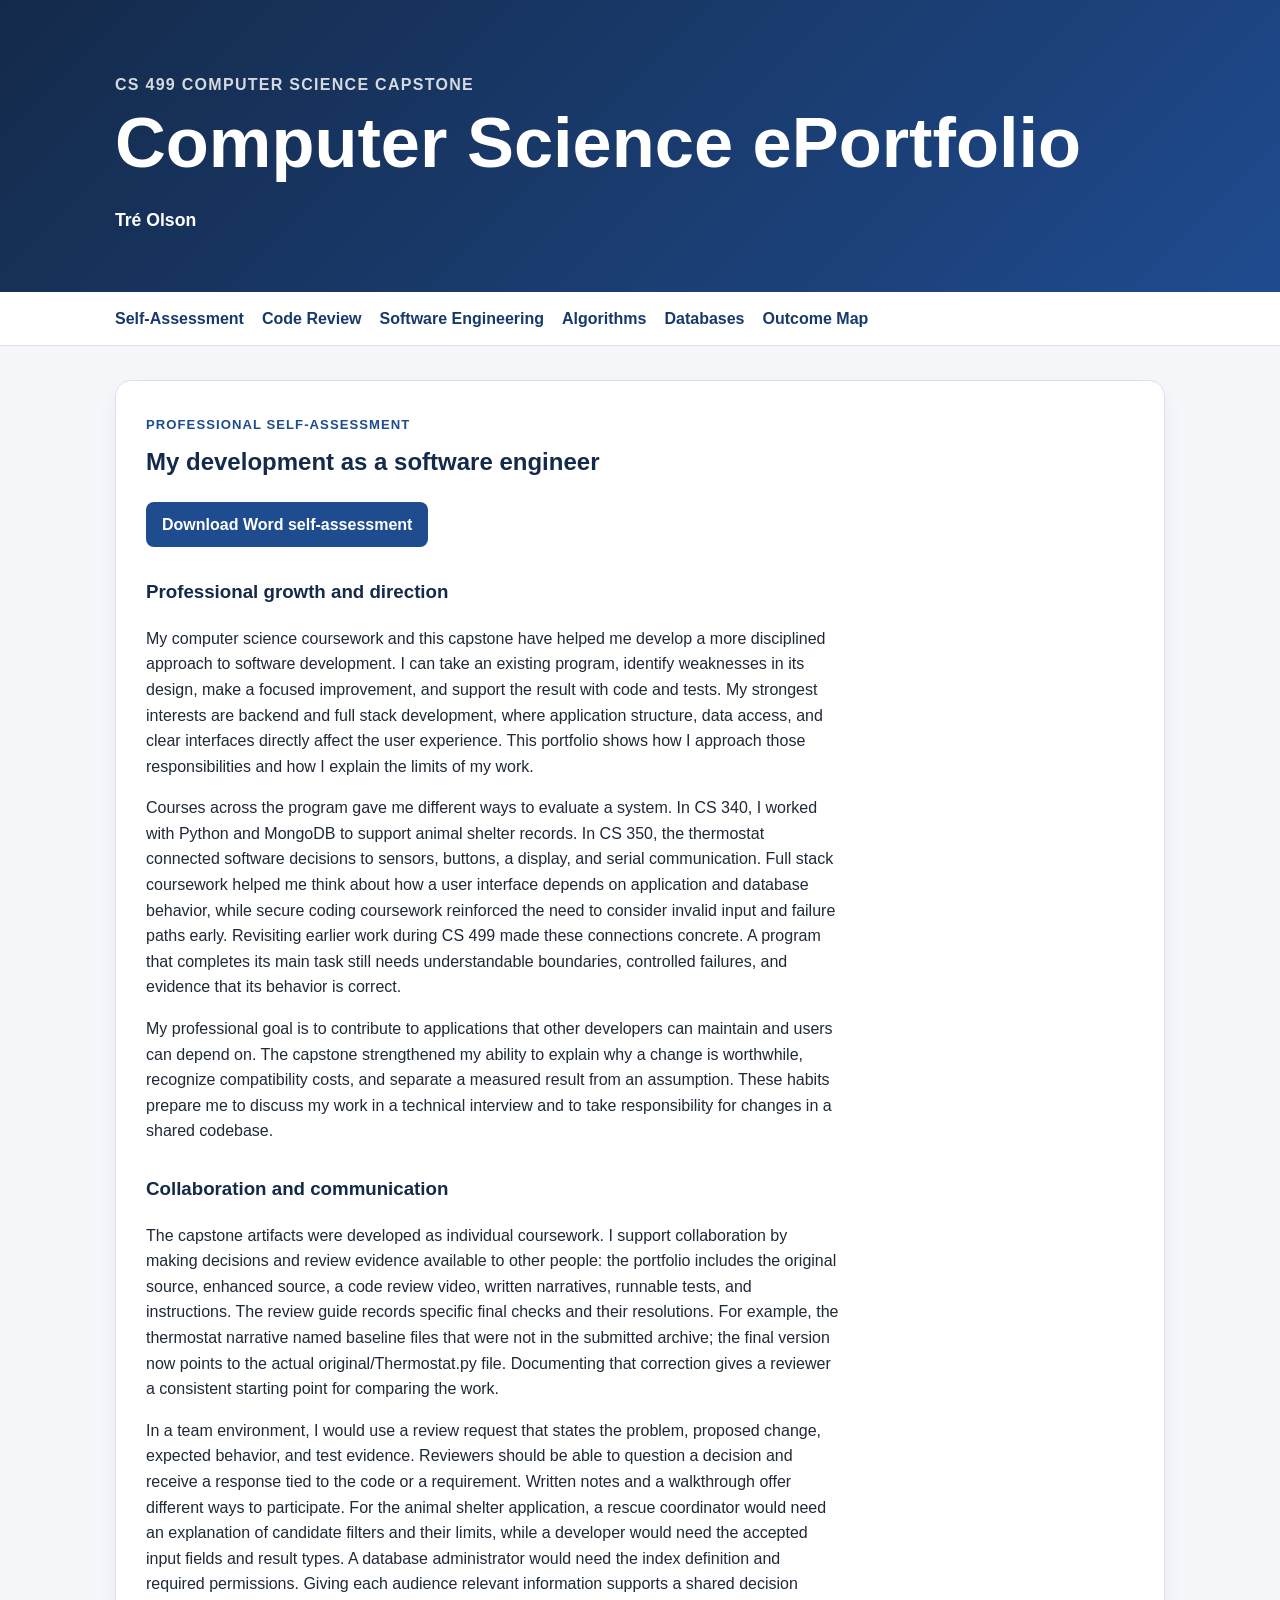
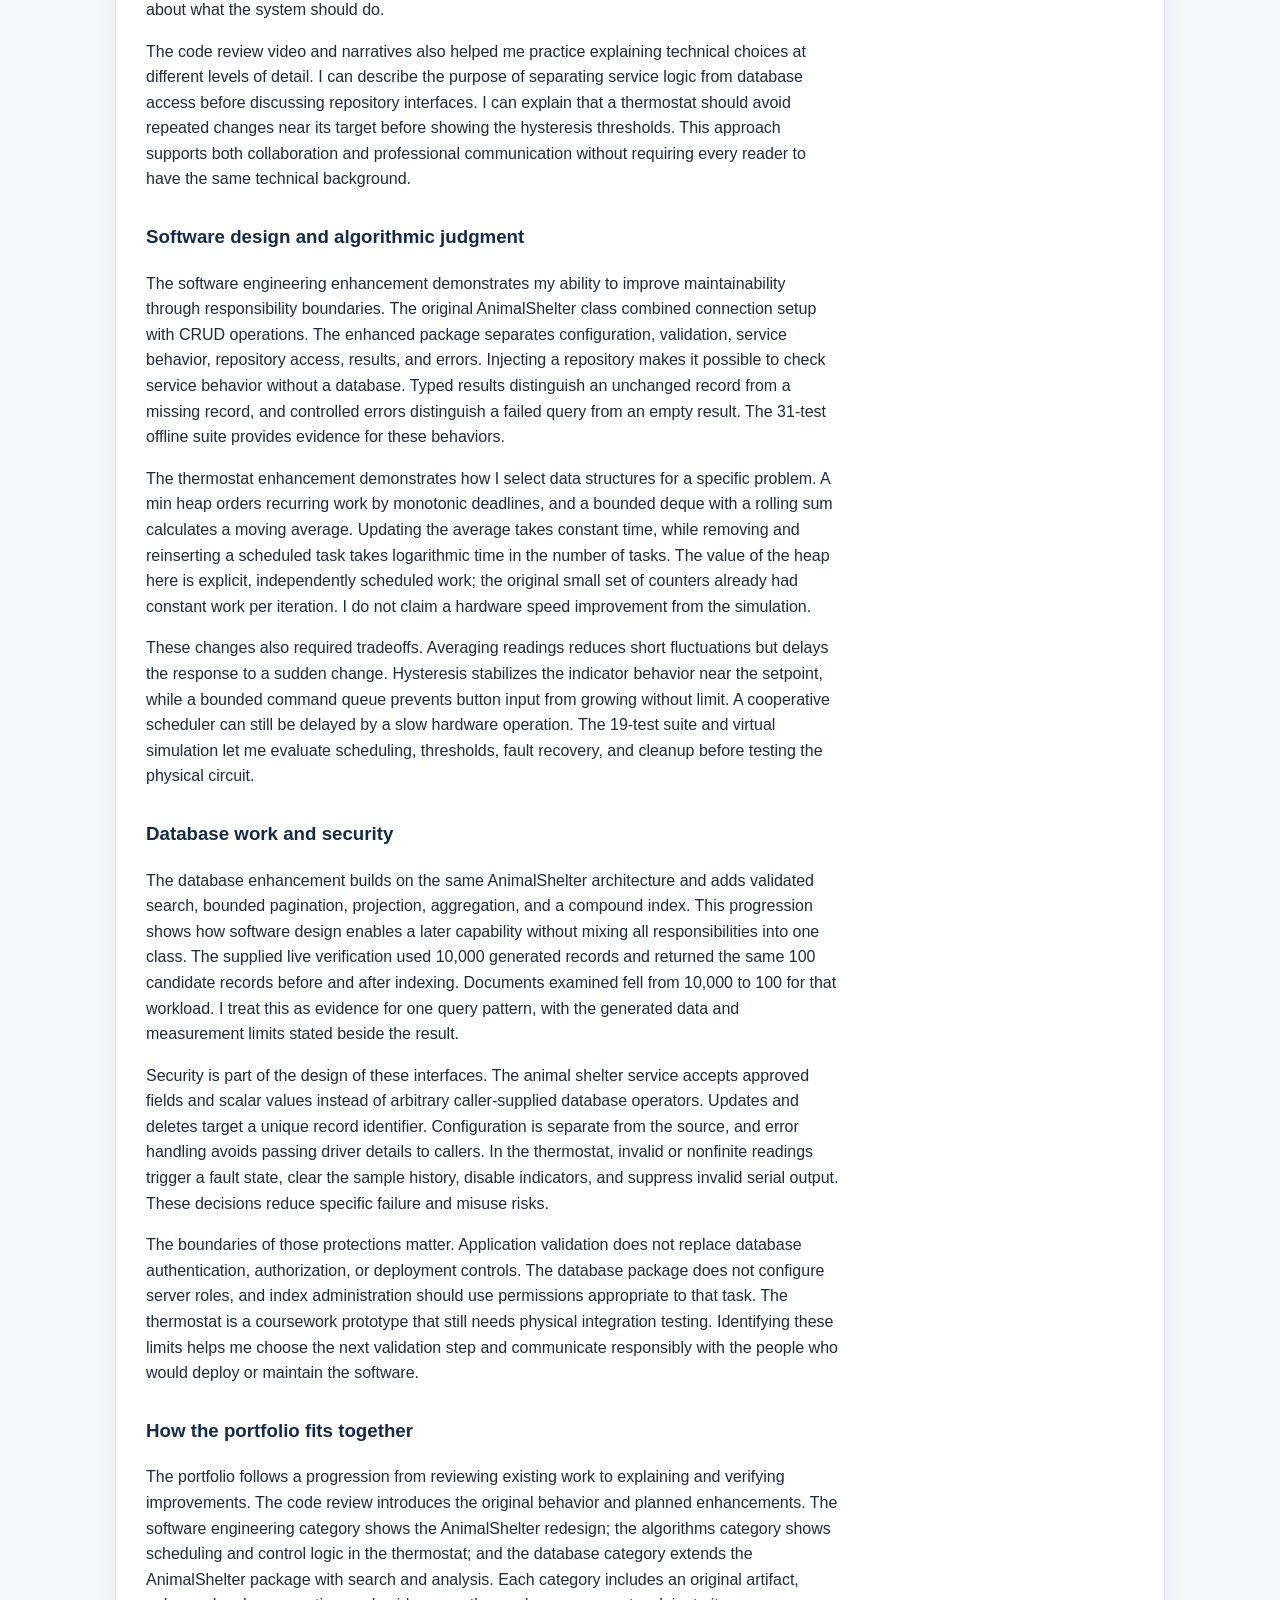
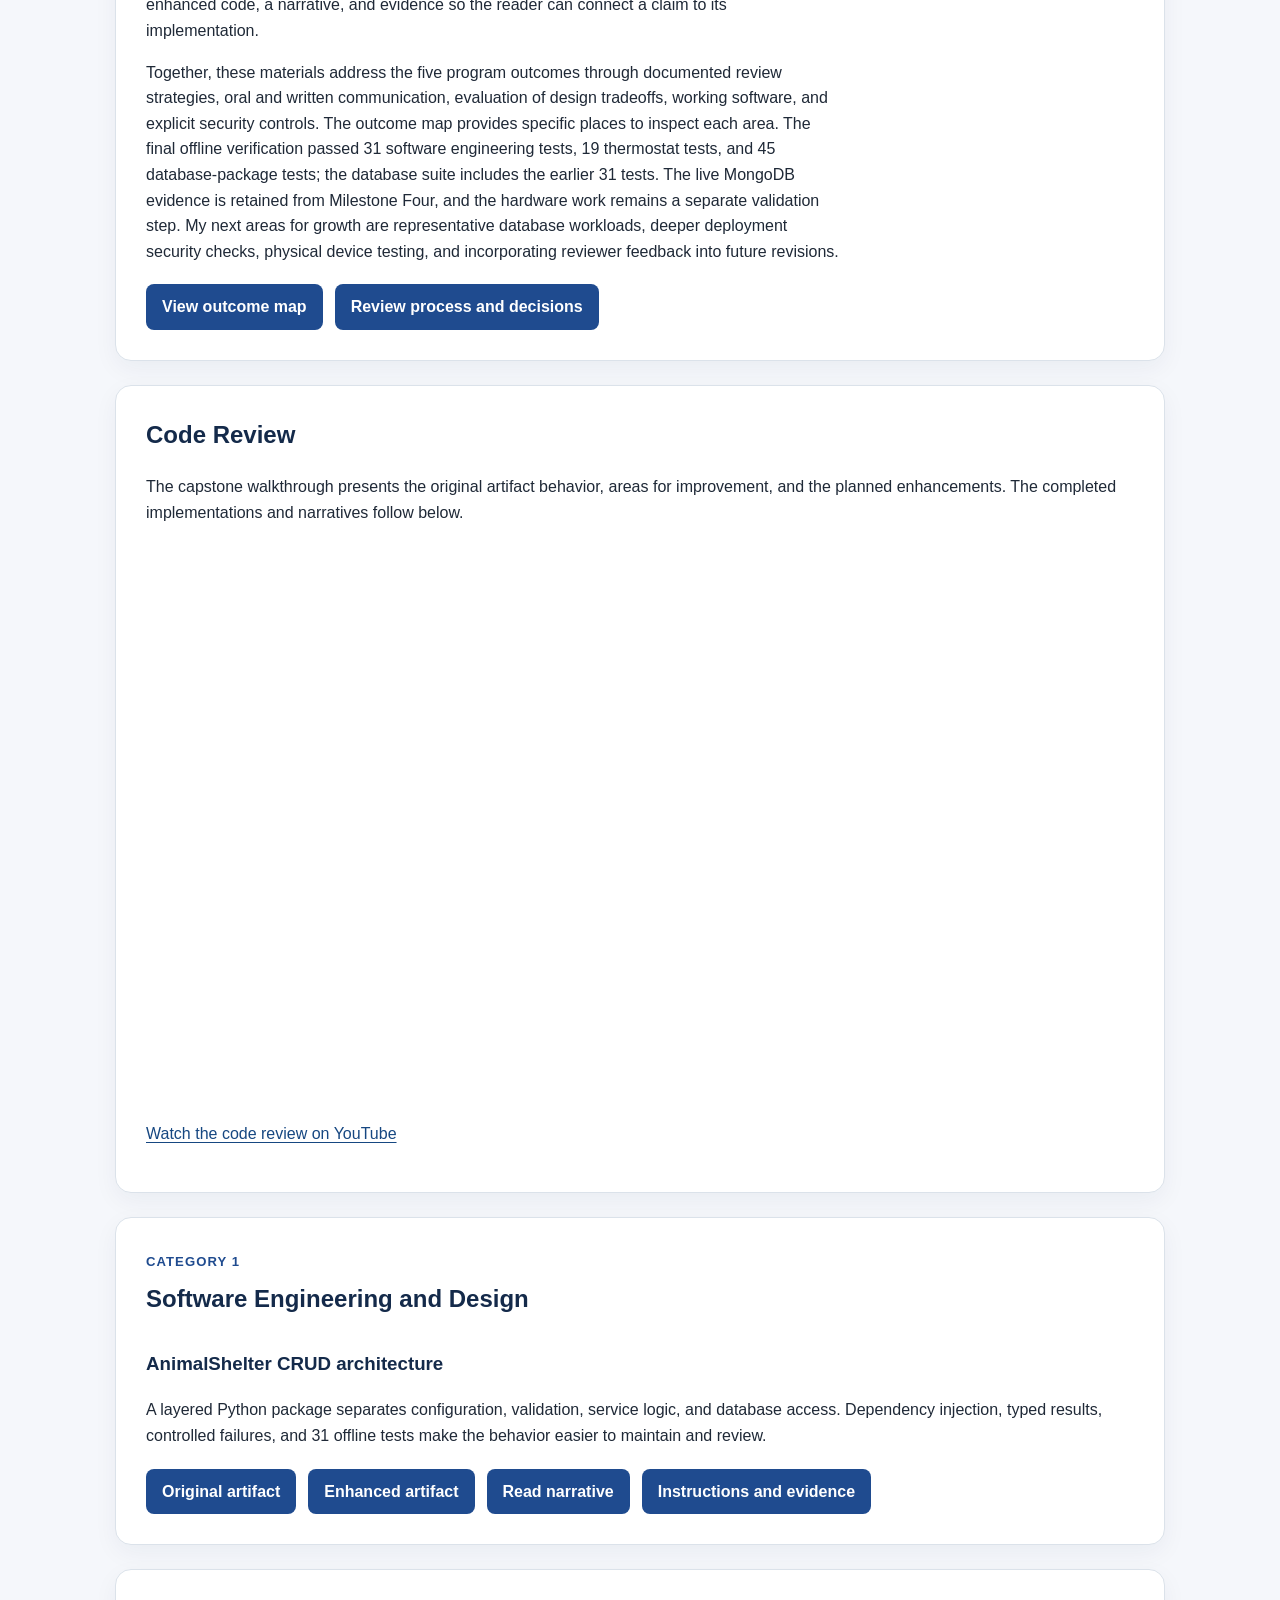
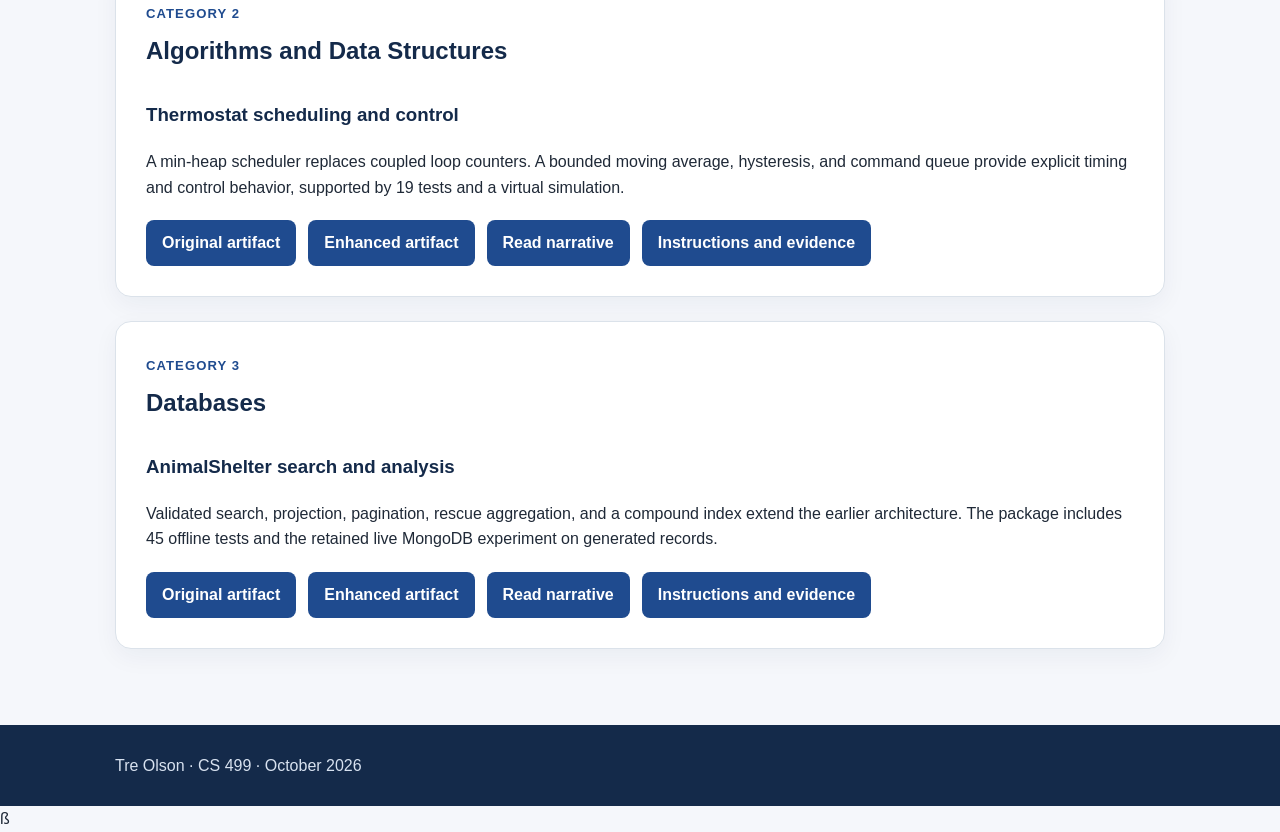
==== commit 10315962: "format files better" ====
--- a/index.html
+++ b/index.html
@@ -1,5 +1,183 @@
 <!DOCTYPE html>
-<html lang="en"><head><meta charset="UTF-8"><meta name="viewport" content="width=device-width, initial-scale=1"><meta name="description" content="Tre Olson CS 499 capstone portfolio with source code, reflections, and verification evidence."><title>Computer Science ePortfolio | Tre Olson</title><link rel="stylesheet" href="style.css"></head>
-<body><a href="#main" class="skip-link">Skip to content</a><header class="site-header"><div class="container"><p class="eyebrow">CS 499 Computer Science Capstone</p><h1>Computer Science ePortfolio</h1><p class="name">Tré Olson</p></div></header>
-<nav class="site-nav" aria-label="Primary navigation"><div class="container nav-links"><a href="index.html#self-assessment">Self-Assessment</a><a href="index.html#code-review">Code Review</a><a href="index.html#software-engineering">Software Engineering</a><a href="index.html#algorithms">Algorithms</a><a href="index.html#databases">Databases</a><a href="outcomes.html">Outcome Map</a></div></nav>
-<main id="main" class="container"><section id="self-assessment" class="card"><span class="category">Professional Self-Assessment</span><h2>My development as a software engineer</h2><p><a class="button" href="documents/CS499_Professional_Self_Assessment.docx">Download Word self-assessment</a></p><div class="prose"><h3>Professional growth and direction</h3><p>My computer science coursework and this capstone have helped me develop a more disciplined approach to software development. I can take an existing program, identify weaknesses in its design, make a focused improvement, and support the result with code and tests. My strongest interests are backend and full stack development, where application structure, data access, and clear interfaces directly affect the user experience. This portfolio shows how I approach those responsibilities and how I explain the limits of my work.</p><p>Courses across the program gave me different ways to evaluate a system. In CS 340, I worked with Python and MongoDB to support animal shelter records. In CS 350, the thermostat connected software decisions to sensors, buttons, a display, and serial communication. Full stack coursework helped me think about how a user interface depends on application and database behavior, while secure coding coursework reinforced the need to consider invalid input and failure paths early. Revisiting earlier work during CS 499 made these connections concrete. A program that completes its main task still needs understandable boundaries, controlled failures, and evidence that its behavior is correct.</p><p>My professional goal is to contribute to applications that other developers can maintain and users can depend on. The capstone strengthened my ability to explain why a change is worthwhile, recognize compatibility costs, and separate a measured result from an assumption. These habits prepare me to discuss my work in a technical interview and to take responsibility for changes in a shared codebase.</p><h3>Collaboration and communication</h3><p>The capstone artifacts were developed as individual coursework. I support collaboration by making decisions and review evidence available to other people: the portfolio includes the original source, enhanced source, a code review video, written narratives, runnable tests, and instructions. The review guide records specific final checks and their resolutions. For example, the thermostat narrative named baseline files that were not in the submitted archive; the final version now points to the actual original/Thermostat.py file. Documenting that correction gives a reviewer a consistent starting point for comparing the work.</p><p>In a team environment, I would use a review request that states the problem, proposed change, expected behavior, and test evidence. Reviewers should be able to question a decision and receive a response tied to the code or a requirement. Written notes and a walkthrough offer different ways to participate. For the animal shelter application, a rescue coordinator would need an explanation of candidate filters and their limits, while a developer would need the accepted input fields and result types. A database administrator would need the index definition and required permissions. Giving each audience relevant information supports a shared decision about what the system should do.</p><p>The code review video and narratives also helped me practice explaining technical choices at different levels of detail. I can describe the purpose of separating service logic from database access before discussing repository interfaces. I can explain that a thermostat should avoid repeated changes near its target before showing the hysteresis thresholds. This approach supports both collaboration and professional communication without requiring every reader to have the same technical background.</p><h3>Software design and algorithmic judgment</h3><p>The software engineering enhancement demonstrates my ability to improve maintainability through responsibility boundaries. The original AnimalShelter class combined connection setup with CRUD operations. The enhanced package separates configuration, validation, service behavior, repository access, results, and errors. Injecting a repository makes it possible to check service behavior without a database. Typed results distinguish an unchanged record from a missing record, and controlled errors distinguish a failed query from an empty result. The 31-test offline suite provides evidence for these behaviors.</p><p>The thermostat enhancement demonstrates how I select data structures for a specific problem. A min heap orders recurring work by monotonic deadlines, and a bounded deque with a rolling sum calculates a moving average. Updating the average takes constant time, while removing and reinserting a scheduled task takes logarithmic time in the number of tasks. The value of the heap here is explicit, independently scheduled work; the original small set of counters already had constant work per iteration. I do not claim a hardware speed improvement from the simulation.</p><p>These changes also required tradeoffs. Averaging readings reduces short fluctuations but delays the response to a sudden change. Hysteresis stabilizes the indicator behavior near the setpoint, while a bounded command queue prevents button input from growing without limit. A cooperative scheduler can still be delayed by a slow hardware operation. The 19-test suite and virtual simulation let me evaluate scheduling, thresholds, fault recovery, and cleanup before testing the physical circuit.</p><h3>Database work and security</h3><p>The database enhancement builds on the same AnimalShelter architecture and adds validated search, bounded pagination, projection, aggregation, and a compound index. This progression shows how software design enables a later capability without mixing all responsibilities into one class. The supplied live verification used 10,000 generated records and returned the same 100 candidate records before and after indexing. Documents examined fell from 10,000 to 100 for that workload. I treat this as evidence for one query pattern, with the generated data and measurement limits stated beside the result.</p><p>Security is part of the design of these interfaces. The animal shelter service accepts approved fields and scalar values instead of arbitrary caller-supplied database operators. Updates and deletes target a unique record identifier. Configuration is separate from the source, and error handling avoids passing driver details to callers. In the thermostat, invalid or nonfinite readings trigger a fault state, clear the sample history, disable indicators, and suppress invalid serial output. These decisions reduce specific failure and misuse risks.</p><p>The boundaries of those protections matter. Application validation does not replace database authentication, authorization, or deployment controls. The database package does not configure server roles, and index administration should use permissions appropriate to that task. The thermostat is a coursework prototype that still needs physical integration testing. Identifying these limits helps me choose the next validation step and communicate responsibly with the people who would deploy or maintain the software.</p><h3>How the portfolio fits together</h3><p>The portfolio follows a progression from reviewing existing work to explaining and verifying improvements. The code review introduces the original behavior and planned enhancements. The software engineering category shows the AnimalShelter redesign; the algorithms category shows scheduling and control logic in the thermostat; and the database category extends the AnimalShelter package with search and analysis. Each category includes an original artifact, enhanced code, a narrative, and evidence so the reader can connect a claim to its implementation.</p><p>Together, these materials address the five program outcomes through documented review strategies, oral and written communication, evaluation of design tradeoffs, working software, and explicit security controls. The outcome map provides specific places to inspect each area. The final offline verification passed 31 software engineering tests, 19 thermostat tests, and 45 database-package tests; the database suite includes the earlier 31 tests. The live MongoDB evidence is retained from Milestone Four, and the hardware work remains a separate validation step. My next areas for growth are representative database workloads, deeper deployment security checks, physical device testing, and incorporating reviewer feedback into future revisions.</p></div><div class="link-grid"><a class="button" href="outcomes.html">View outcome map</a><a class="button" href="review-guide.html">Review process and decisions</a></div></section><section id="code-review" class="card"><h2>Code Review</h2><p>The capstone walkthrough presents the original artifact behavior, areas for improvement, and the planned enhancements. The completed implementations and narratives follow below.</p><iframe class="video" src="https://www.youtube.com/embed/4ofn1jpWUfQ" title="CS 499 Capstone Code Review by Tre Olson" loading="lazy" allow="accelerometer; autoplay; clipboard-write; encrypted-media; gyroscope; picture-in-picture; web-share" referrerpolicy="strict-origin-when-cross-origin" allowfullscreen></iframe><p><a href="https://www.youtube.com/watch?v=4ofn1jpWUfQ">Watch the code review on YouTube</a></p></section><section id="software-engineering" class="card"><span class="category">Category 1</span><h2>Software Engineering and Design</h2><h3>AnimalShelter CRUD architecture</h3><p>A layered Python package separates configuration, validation, service logic, and database access. Dependency injection, typed results, controlled failures, and 31 offline tests make the behavior easier to maintain and review.</p><div class="link-grid"><a class="button" href="software-engineering/original.html">Original artifact</a><a class="button" href="software-engineering/enhanced.html">Enhanced artifact</a><a class="button" href="software-engineering/narrative.html">Read narrative</a><a class="button" href="software-engineering/index.html">Instructions and evidence</a></div></section><section id="algorithms" class="card"><span class="category">Category 2</span><h2>Algorithms and Data Structures</h2><h3>Thermostat scheduling and control</h3><p>A min-heap scheduler replaces coupled loop counters. A bounded moving average, hysteresis, and command queue provide explicit timing and control behavior, supported by 19 tests and a virtual simulation.</p><div class="link-grid"><a class="button" href="algorithms/original.html">Original artifact</a><a class="button" href="algorithms/enhanced.html">Enhanced artifact</a><a class="button" href="algorithms/narrative.html">Read narrative</a><a class="button" href="algorithms/index.html">Instructions and evidence</a></div></section><section id="databases" class="card"><span class="category">Category 3</span><h2>Databases</h2><h3>AnimalShelter search and analysis</h3><p>Validated search, projection, pagination, rescue aggregation, and a compound index extend the earlier architecture. The package includes 45 offline tests and the retained live MongoDB experiment on generated records.</p><div class="link-grid"><a class="button" href="databases/original.html">Original artifact</a><a class="button" href="databases/enhanced.html">Enhanced artifact</a><a class="button" href="databases/narrative.html">Read narrative</a><a class="button" href="databases/index.html">Instructions and evidence</a></div></section></main><footer><div class="container"><p>Tre Olson · CS 499 · October 2026</p></div></footer></body></html>+<html lang="en">
+
+<head>
+    <meta charset="UTF-8">
+    <meta name="viewport" content="width=device-width, initial-scale=1">
+    <meta name="description"
+        content="Tre Olson CS 499 capstone portfolio with source code, reflections, and verification evidence.">
+    <title>Computer Science ePortfolio | Tre Olson</title>
+    <link rel="stylesheet" href="style.css">
+</head>
+
+<body><a href="#main" class="skip-link">Skip to content</a>
+    <header class="site-header">
+        <div class="container">
+            <p class="eyebrow">CS 499 Computer Science Capstone</p>
+            <h1>Computer Science ePortfolio</h1>
+            <p class="name">Tré Olson</p>
+        </div>
+    </header>
+    <nav class="site-nav" aria-label="Primary navigation">
+        <div class="container nav-links"><a href="index.html#self-assessment">Self-Assessment</a><a
+                href="index.html#code-review">Code Review</a><a href="index.html#software-engineering">Software
+                Engineering</a><a href="index.html#algorithms">Algorithms</a><a
+                href="index.html#databases">Databases</a><a href="outcomes.html">Outcome Map</a></div>
+    </nav>
+    <main id="main" class="container">
+        <section id="self-assessment" class="card"><span class="category">Professional Self-Assessment</span>
+            <h2>My development as a software engineer</h2>
+            <p><a class="button" href="documents/CS499_Professional_Self_Assessment.docx">Download Word
+                    self-assessment</a></p>
+            <div class="prose">
+                <h3>Professional growth and direction</h3>
+                <p>My computer science coursework and this capstone have helped me develop a more disciplined approach
+                    to software development. I can take an existing program, identify weaknesses in its design, make a
+                    focused improvement, and support the result with code and tests. My strongest interests are backend
+                    and full stack development, where application structure, data access, and clear interfaces directly
+                    affect the user experience. This portfolio shows how I approach those responsibilities and how I
+                    explain the limits of my work.</p>
+                <p>Courses across the program gave me different ways to evaluate a system. In CS 340, I worked with
+                    Python and MongoDB to support animal shelter records. In CS 350, the thermostat connected software
+                    decisions to sensors, buttons, a display, and serial communication. Full stack coursework helped me
+                    think about how a user interface depends on application and database behavior, while secure coding
+                    coursework reinforced the need to consider invalid input and failure paths early. Revisiting earlier
+                    work during CS 499 made these connections concrete. A program that completes its main task still
+                    needs understandable boundaries, controlled failures, and evidence that its behavior is correct.</p>
+                <p>My professional goal is to contribute to applications that other developers can maintain and users
+                    can depend on. The capstone strengthened my ability to explain why a change is worthwhile, recognize
+                    compatibility costs, and separate a measured result from an assumption. These habits prepare me to
+                    discuss my work in a technical interview and to take responsibility for changes in a shared
+                    codebase.</p>
+                <h3>Collaboration and communication</h3>
+                <p>The capstone artifacts were developed as individual coursework. I support collaboration by making
+                    decisions and review evidence available to other people: the portfolio includes the original source,
+                    enhanced source, a code review video, written narratives, runnable tests, and instructions. The
+                    review guide records specific final checks and their resolutions. For example, the thermostat
+                    narrative named baseline files that were not in the submitted archive; the final version now points
+                    to the actual original/Thermostat.py file. Documenting that correction gives a reviewer a consistent
+                    starting point for comparing the work.</p>
+                <p>In a team environment, I would use a review request that states the problem, proposed change,
+                    expected behavior, and test evidence. Reviewers should be able to question a decision and receive a
+                    response tied to the code or a requirement. Written notes and a walkthrough offer different ways to
+                    participate. For the animal shelter application, a rescue coordinator would need an explanation of
+                    candidate filters and their limits, while a developer would need the accepted input fields and
+                    result types. A database administrator would need the index definition and required permissions.
+                    Giving each audience relevant information supports a shared decision about what the system should
+                    do.</p>
+                <p>The code review video and narratives also helped me practice explaining technical choices at
+                    different levels of detail. I can describe the purpose of separating service logic from database
+                    access before discussing repository interfaces. I can explain that a thermostat should avoid
+                    repeated changes near its target before showing the hysteresis thresholds. This approach supports
+                    both collaboration and professional communication without requiring every reader to have the same
+                    technical background.</p>
+                <h3>Software design and algorithmic judgment</h3>
+                <p>The software engineering enhancement demonstrates my ability to improve maintainability through
+                    responsibility boundaries. The original AnimalShelter class combined connection setup with CRUD
+                    operations. The enhanced package separates configuration, validation, service behavior, repository
+                    access, results, and errors. Injecting a repository makes it possible to check service behavior
+                    without a database. Typed results distinguish an unchanged record from a missing record, and
+                    controlled errors distinguish a failed query from an empty result. The 31-test offline suite
+                    provides evidence for these behaviors.</p>
+                <p>The thermostat enhancement demonstrates how I select data structures for a specific problem. A min
+                    heap orders recurring work by monotonic deadlines, and a bounded deque with a rolling sum calculates
+                    a moving average. Updating the average takes constant time, while removing and reinserting a
+                    scheduled task takes logarithmic time in the number of tasks. The value of the heap here is
+                    explicit, independently scheduled work; the original small set of counters already had constant work
+                    per iteration. I do not claim a hardware speed improvement from the simulation.</p>
+                <p>These changes also required tradeoffs. Averaging readings reduces short fluctuations but delays the
+                    response to a sudden change. Hysteresis stabilizes the indicator behavior near the setpoint, while a
+                    bounded command queue prevents button input from growing without limit. A cooperative scheduler can
+                    still be delayed by a slow hardware operation. The 19-test suite and virtual simulation let me
+                    evaluate scheduling, thresholds, fault recovery, and cleanup before testing the physical circuit.
+                </p>
+                <h3>Database work and security</h3>
+                <p>The database enhancement builds on the same AnimalShelter architecture and adds validated search,
+                    bounded pagination, projection, aggregation, and a compound index. This progression shows how
+                    software design enables a later capability without mixing all responsibilities into one class. The
+                    supplied live verification used 10,000 generated records and returned the same 100 candidate records
+                    before and after indexing. Documents examined fell from 10,000 to 100 for that workload. I treat
+                    this as evidence for one query pattern, with the generated data and measurement limits stated beside
+                    the result.</p>
+                <p>Security is part of the design of these interfaces. The animal shelter service accepts approved
+                    fields and scalar values instead of arbitrary caller-supplied database operators. Updates and
+                    deletes target a unique record identifier. Configuration is separate from the source, and error
+                    handling avoids passing driver details to callers. In the thermostat, invalid or nonfinite readings
+                    trigger a fault state, clear the sample history, disable indicators, and suppress invalid serial
+                    output. These decisions reduce specific failure and misuse risks.</p>
+                <p>The boundaries of those protections matter. Application validation does not replace database
+                    authentication, authorization, or deployment controls. The database package does not configure
+                    server roles, and index administration should use permissions appropriate to that task. The
+                    thermostat is a coursework prototype that still needs physical integration testing. Identifying
+                    these limits helps me choose the next validation step and communicate responsibly with the people
+                    who would deploy or maintain the software.</p>
+                <h3>How the portfolio fits together</h3>
+                <p>The portfolio follows a progression from reviewing existing work to explaining and verifying
+                    improvements. The code review introduces the original behavior and planned enhancements. The
+                    software engineering category shows the AnimalShelter redesign; the algorithms category shows
+                    scheduling and control logic in the thermostat; and the database category extends the AnimalShelter
+                    package with search and analysis. Each category includes an original artifact, enhanced code, a
+                    narrative, and evidence so the reader can connect a claim to its implementation.</p>
+                <p>Together, these materials address the five program outcomes through documented review strategies,
+                    oral and written communication, evaluation of design tradeoffs, working software, and explicit
+                    security controls. The outcome map provides specific places to inspect each area. The final offline
+                    verification passed 31 software engineering tests, 19 thermostat tests, and 45 database-package
+                    tests; the database suite includes the earlier 31 tests. The live MongoDB evidence is retained from
+                    Milestone Four, and the hardware work remains a separate validation step. My next areas for growth
+                    are representative database workloads, deeper deployment security checks, physical device testing,
+                    and incorporating reviewer feedback into future revisions.</p>
+            </div>
+            <div class="link-grid"><a class="button" href="outcomes.html">View outcome map</a><a class="button"
+                    href="review-guide.html">Review process and decisions</a></div>
+        </section>
+        <section id="code-review" class="card">
+            <h2>Code Review</h2>
+            <p>The capstone walkthrough presents the original artifact behavior, areas for improvement, and the planned
+                enhancements. The completed implementations and narratives follow below.</p><iframe class="video"
+                src="https://www.youtube.com/embed/4ofn1jpWUfQ" title="CS 499 Capstone Code Review by Tre Olson"
+                loading="lazy"
+                allow="accelerometer; autoplay; clipboard-write; encrypted-media; gyroscope; picture-in-picture; web-share"
+                referrerpolicy="strict-origin-when-cross-origin" allowfullscreen></iframe>
+            <p><a href="https://www.youtube.com/watch?v=4ofn1jpWUfQ">Watch the code review on YouTube</a></p>
+        </section>
+        <section id="software-engineering" class="card"><span class="category">Category 1</span>
+            <h2>Software Engineering and Design</h2>
+            <h3>AnimalShelter CRUD architecture</h3>
+            <p>A layered Python package separates configuration, validation, service logic, and database access.
+                Dependency injection, typed results, controlled failures, and 31 offline tests make the behavior easier
+                to maintain and review.</p>
+            <div class="link-grid"><a class="button" href="software-engineering/original.html">Original artifact</a><a
+                    class="button" href="software-engineering/enhanced.html">Enhanced artifact</a><a class="button"
+                    href="software-engineering/narrative.html">Read narrative</a><a class="button"
+                    href="software-engineering/index.html">Instructions and evidence</a></div>
+        </section>
+        <section id="algorithms" class="card"><span class="category">Category 2</span>
+            <h2>Algorithms and Data Structures</h2>
+            <h3>Thermostat scheduling and control</h3>
+            <p>A min-heap scheduler replaces coupled loop counters. A bounded moving average, hysteresis, and command
+                queue provide explicit timing and control behavior, supported by 19 tests and a virtual simulation.</p>
+            <div class="link-grid"><a class="button" href="algorithms/original.html">Original artifact</a><a
+                    class="button" href="algorithms/enhanced.html">Enhanced artifact</a><a class="button"
+                    href="algorithms/narrative.html">Read narrative</a><a class="button"
+                    href="algorithms/index.html">Instructions and evidence</a></div>
+        </section>
+        <section id="databases" class="card"><span class="category">Category 3</span>
+            <h2>Databases</h2>
+            <h3>AnimalShelter search and analysis</h3>
+            <p>Validated search, projection, pagination, rescue aggregation, and a compound index extend the earlier
+                architecture. The package includes 45 offline tests and the retained live MongoDB experiment on
+                generated records.</p>
+            <div class="link-grid"><a class="button" href="databases/original.html">Original artifact</a><a
+                    class="button" href="databases/enhanced.html">Enhanced artifact</a><a class="button"
+                    href="databases/narrative.html">Read narrative</a><a class="button"
+                    href="databases/index.html">Instructions and evidence</a></div>
+        </section>
+    </main>
+    <footer>
+        <div class="container">
+            <p>Tre Olson · CS 499 · October 2026</p>
+        </div>
+    </footer>
+</body>
+
+</html>ß
